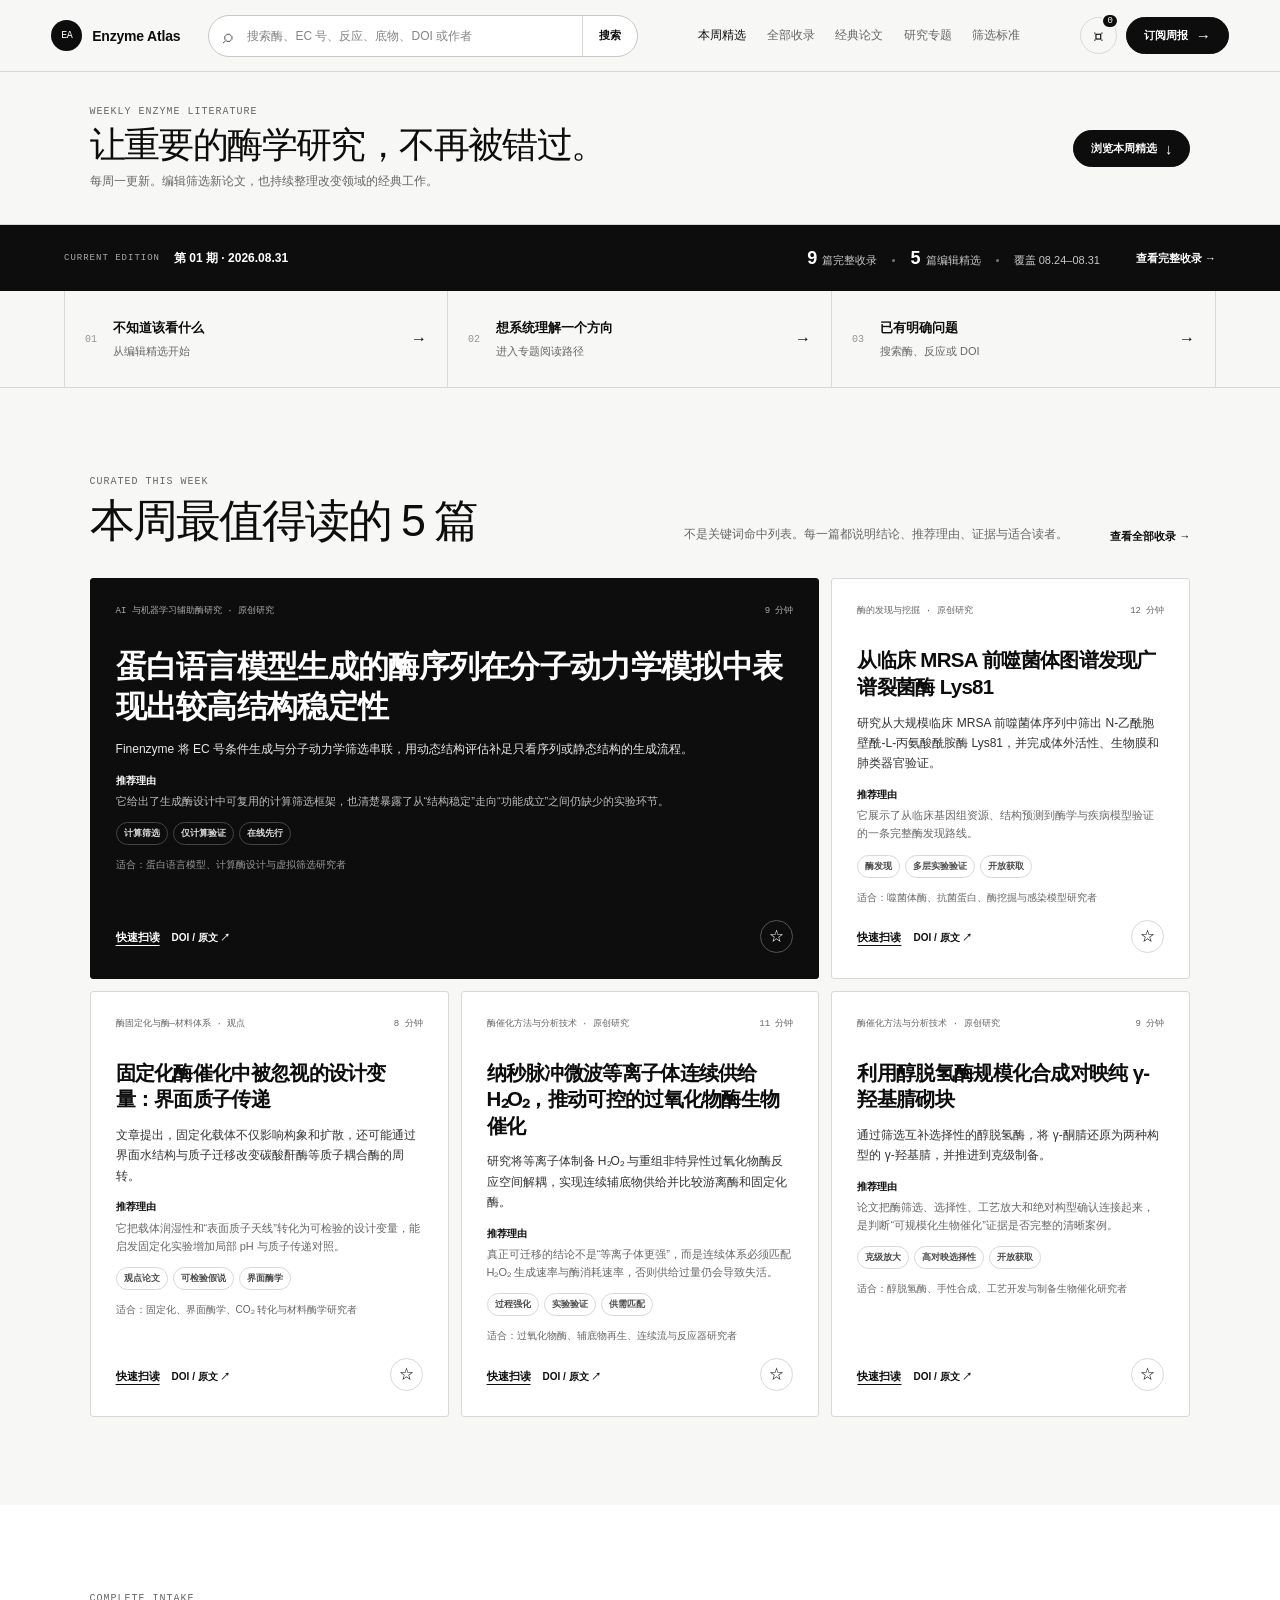
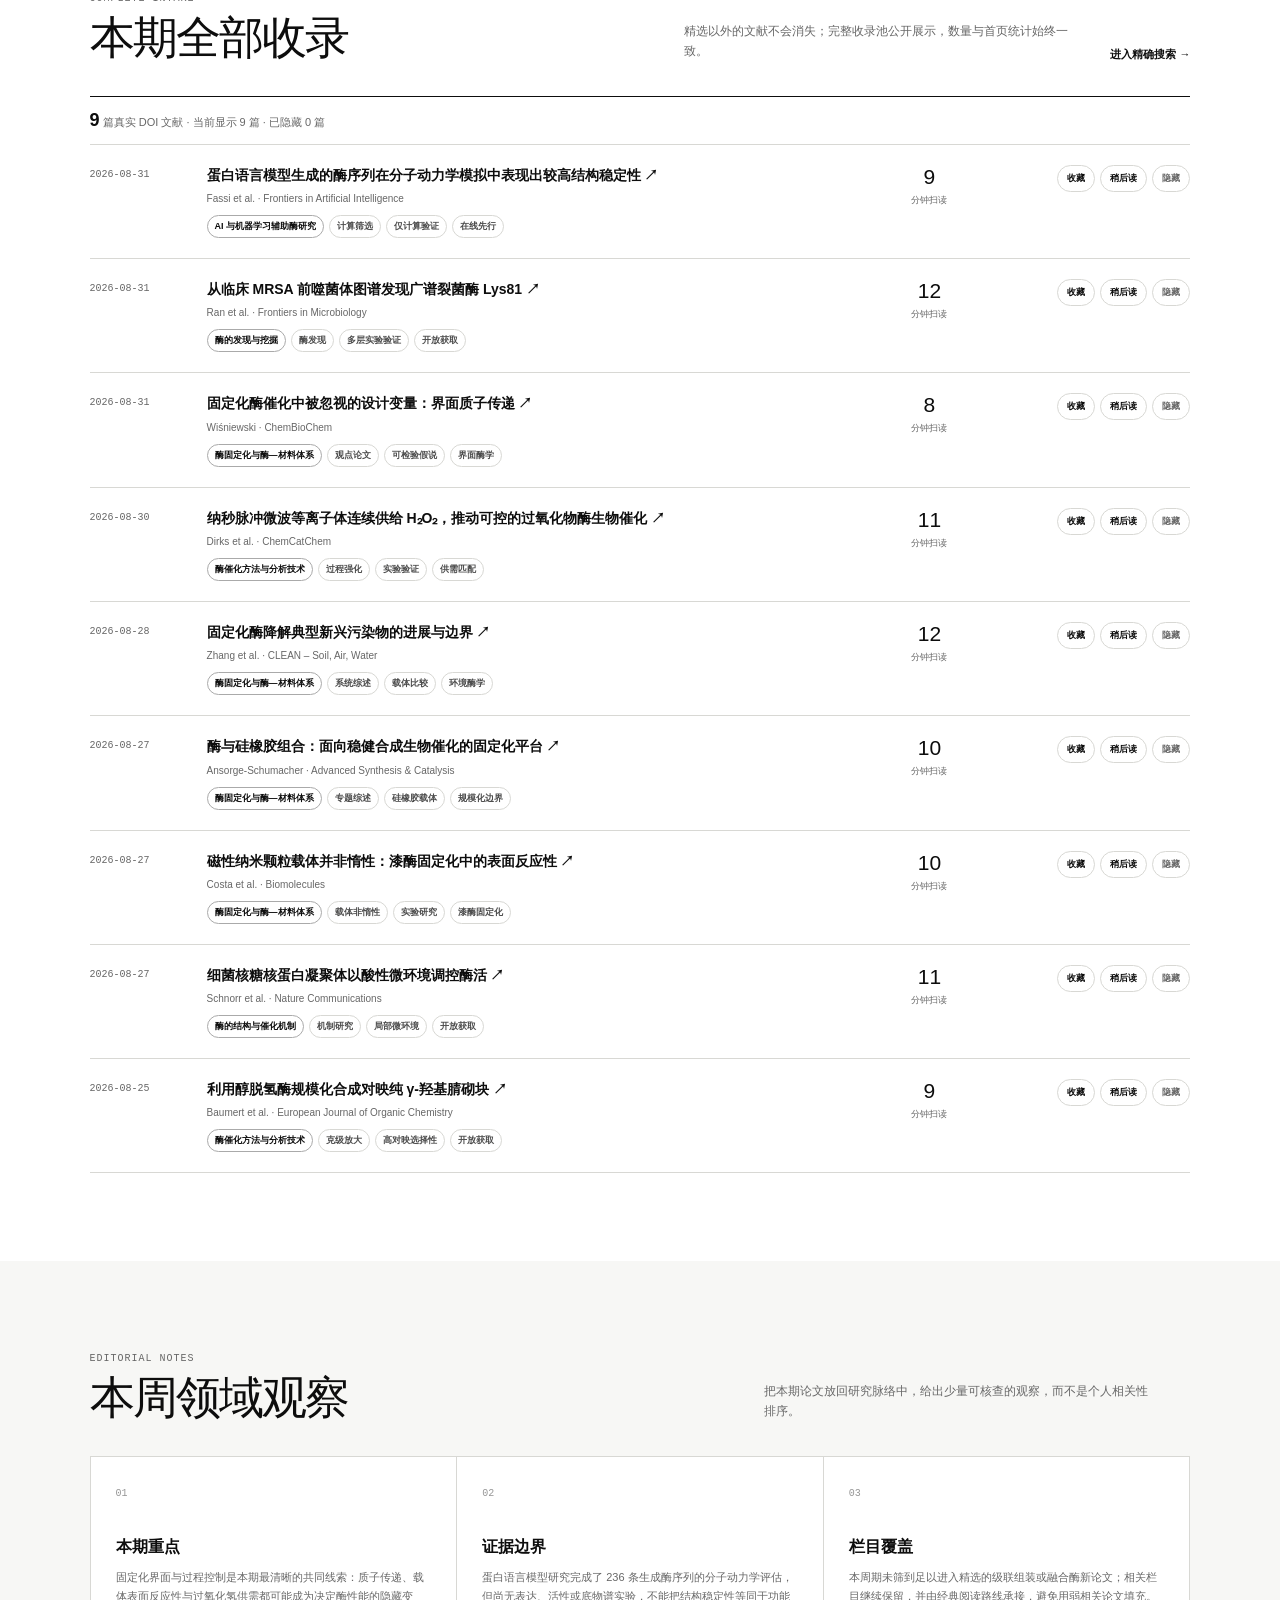
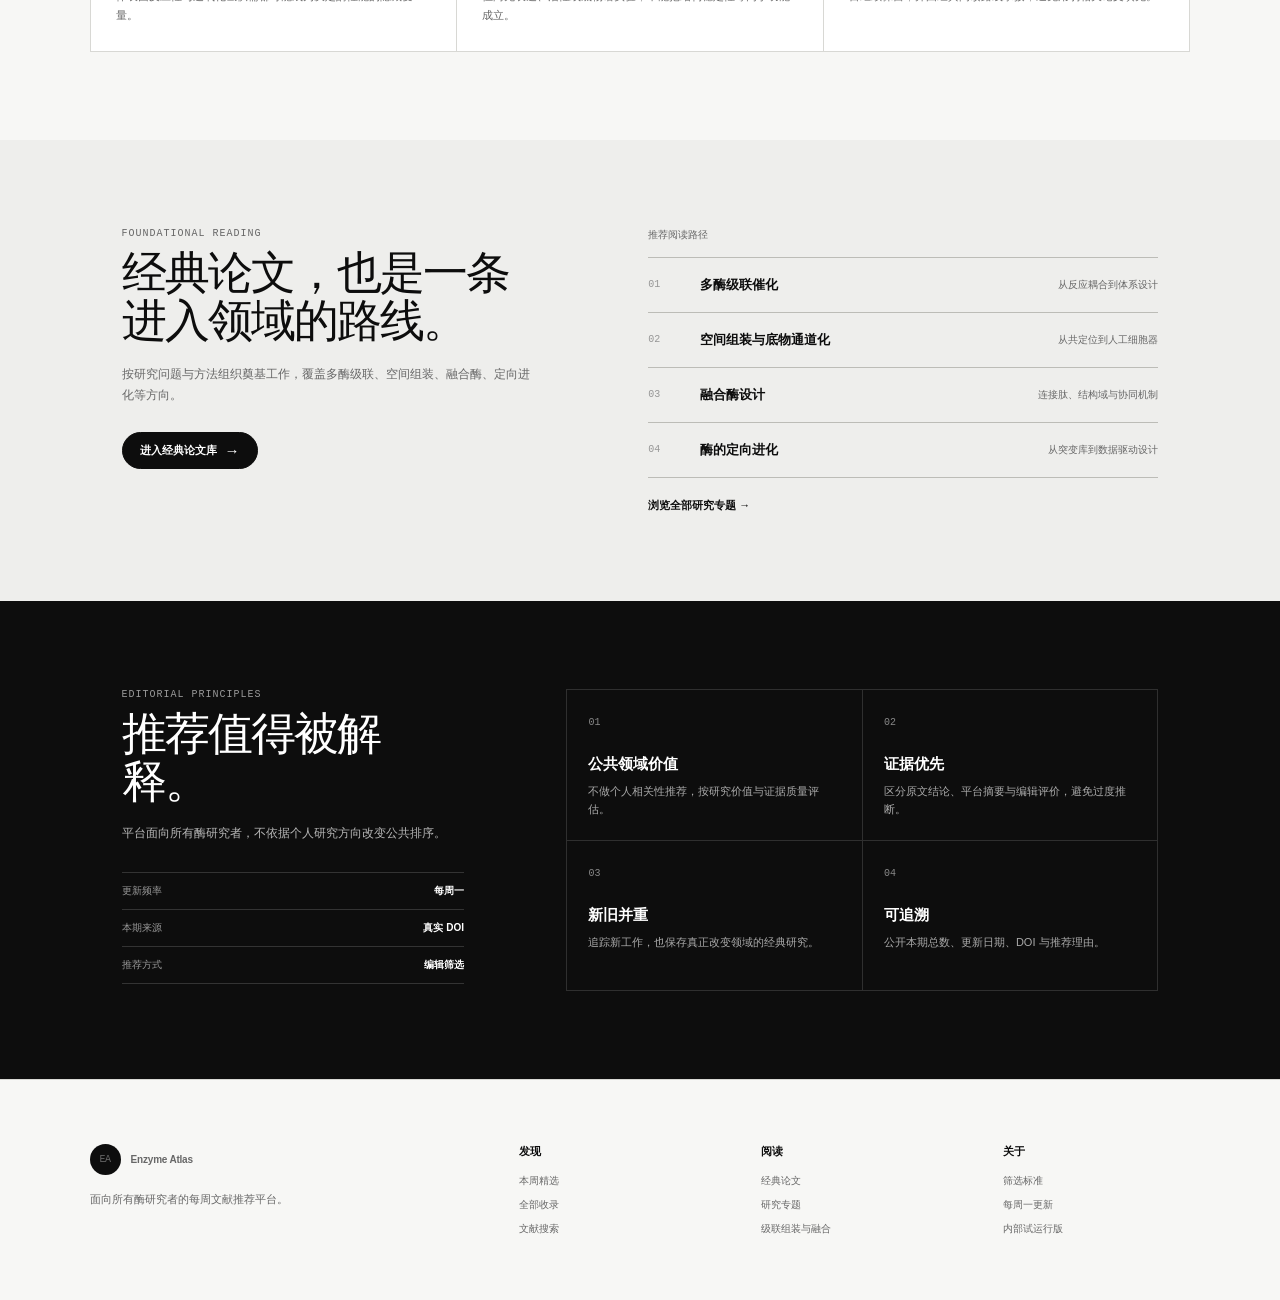
==== index.html @ c0b9d428 "Launch Enzyme Atlas weekly recommendation workflow" ====
<!doctype html>
<html lang="zh-CN">
<head>
  <meta charset="UTF-8" />
  <meta name="viewport" content="width=device-width, initial-scale=1.0" />
  <meta name="description" content="面向所有酶研究者的每周文献推荐、完整收录与经典阅读路径。" />
  <title>Enzyme Atlas | 酶学文献推荐</title>
  <link rel="icon" href="data:,">
  <link rel="stylesheet" href="styles.css" />
</head>
<body>
  <header class="topbar">
    <a class="brand" href="#home" aria-label="Enzyme Atlas 首页"><span class="brand-mark" aria-hidden="true">EA</span><span>Enzyme Atlas</span></a>
    <form class="site-search" id="globalSearch" action="search.html" role="search"><span class="search-icon" aria-hidden="true">⌕</span><input id="globalSearchInput" name="q" type="search" placeholder="搜索酶、EC 号、反应、底物、DOI 或作者" aria-label="全站文献搜索"><button type="submit">搜索</button></form>
    <nav class="main-nav" aria-label="主导航"><a href="#latest" class="active">本周精选</a><a href="#all-papers">全部收录</a><a href="classics.html">经典论文</a><a href="topics.html">研究专题</a><a href="#method">筛选标准</a></nav>
    <div class="header-actions"><button class="icon-button" id="openSaved" title="打开阅读清单" aria-label="打开阅读清单">⌑<span id="savedBadge">0</span></button><button class="subscribe-button" id="subscribeBtn">订阅周报 <span>→</span></button></div>
  </header>

  <main id="home">
    <section class="hero" aria-labelledby="heroTitle">
      <div class="hero-copy"><p class="eyebrow">WEEKLY ENZYME LITERATURE</p><h1 id="heroTitle">让重要的酶学研究，不再被错过。</h1><p class="hero-description">每周一更新。编辑筛选新论文，也持续整理改变领域的经典工作。</p></div>
      <a href="#latest" class="primary-button hero-button">浏览本周精选 <span>↓</span></a>
    </section>

    <section class="edition-bar" aria-label="本期更新信息"><div><span class="edition-kicker">CURRENT EDITION</span><strong id="editionDate">正在载入本期信息</strong></div><p id="editionSummary">正在核对收录与精选数量…</p><a href="#all-papers">查看完整收录 →</a></section>

    <section class="intent-strip" aria-label="三种文献发现方式">
      <a href="#latest"><span>01</span><div><strong>不知道该看什么</strong><small>从编辑精选开始</small></div><b>→</b></a>
      <a href="topics.html"><span>02</span><div><strong>想系统理解一个方向</strong><small>进入专题阅读路径</small></div><b>→</b></a>
      <a href="search.html"><span>03</span><div><strong>已有明确问题</strong><small>搜索酶、反应或 DOI</small></div><b>→</b></a>
    </section>

    <section id="latest" class="section featured-section">
      <div class="section-heading"><div><p class="eyebrow">CURATED THIS WEEK</p><h2 id="featuredTitle">本周最值得读的论文</h2></div><p>不是关键词命中列表。每一篇都说明结论、推荐理由、证据与适合读者。</p><a href="#all-papers" class="arrow-link">查看全部收录 →</a></div>
      <div class="feature-grid" id="featuredGrid"></div>
    </section>

    <section id="all-papers" class="section paper-section">
      <div class="section-heading paper-heading"><div><p class="eyebrow">COMPLETE INTAKE</p><h2>本期全部收录</h2></div><p>精选以外的文献不会消失；完整收录池公开展示，数量与首页统计始终一致。</p><a href="search.html" class="arrow-link">进入精确搜索 →</a></div>
      <p class="result-count" id="resultCount"></p><div class="paper-list" id="paperList"></div>
    </section>

    <section class="section observation-section"><div class="section-heading"><div><p class="eyebrow">EDITORIAL NOTES</p><h2>本周领域观察</h2></div><p>把本期论文放回研究脉络中，给出少量可核查的观察，而不是个人相关性排序。</p></div><div class="observation-grid" id="observationGrid"></div></section>

    <section id="classics" class="section classics-section">
      <div class="classics-intro"><p class="eyebrow">FOUNDATIONAL READING</p><h2>经典论文，也是一条进入领域的路线。</h2><p>按研究问题与方法组织奠基工作，覆盖多酶级联、空间组装、融合酶、定向进化等方向。</p><a class="primary-button dark" href="classics.html">进入经典论文库 <span>→</span></a></div>
      <div class="reading-path"><p>推荐阅读路径</p><ol><li><span>01</span><b>多酶级联催化</b><small>从反应耦合到体系设计</small></li><li><span>02</span><b>空间组装与底物通道化</b><small>从共定位到人工细胞器</small></li><li><span>03</span><b>融合酶设计</b><small>连接肽、结构域与协同机制</small></li><li><span>04</span><b>酶的定向进化</b><small>从突变库到数据驱动设计</small></li></ol><a class="topic-page-link" href="topics.html">浏览全部研究专题 →</a></div>
    </section>

    <section id="method" class="section method-section">
      <div class="method-intro"><p class="eyebrow">EDITORIAL PRINCIPLES</p><h2>推荐值得被解释。</h2><p>平台面向所有酶研究者，不依据个人研究方向改变公共排序。</p><dl class="method-facts"><div><dt>更新频率</dt><dd>每周一</dd></div><div><dt>本期来源</dt><dd>真实 DOI</dd></div><div><dt>推荐方式</dt><dd>编辑筛选</dd></div></dl></div>
      <div class="principles"><article><span>01</span><h3>公共领域价值</h3><p>不做个人相关性推荐，按研究价值与证据质量评估。</p></article><article><span>02</span><h3>证据优先</h3><p>区分原文结论、平台摘要与编辑评价，避免过度推断。</p></article><article><span>03</span><h3>新旧并重</h3><p>追踪新工作，也保存真正改变领域的经典研究。</p></article><article><span>04</span><h3>可追溯</h3><p>公开本期总数、更新日期、DOI 与推荐理由。</p></article></div>
    </section>
  </main>

  <footer class="site-footer">
    <div class="footer-brand"><a class="brand" href="#home"><span class="brand-mark" aria-hidden="true">EA</span><span>Enzyme Atlas</span></a><p>面向所有酶研究者的每周文献推荐平台。</p></div>
    <div><strong>发现</strong><a href="#latest">本周精选</a><a href="#all-papers">全部收录</a><a href="search.html">文献搜索</a></div>
    <div><strong>阅读</strong><a href="classics.html">经典论文</a><a href="topics.html">研究专题</a><a href="search.html?q=酶的级联组装">级联组装与融合</a></div>
    <div><strong>关于</strong><a href="#method">筛选标准</a><span>每周一更新</span><span>内部试运行版</span></div>
  </footer>

  <dialog id="paperDialog"><button class="dialog-close" onclick="paperDialog.close()" aria-label="关闭">×</button><div id="dialogContent"></div></dialog>
  <dialog id="subscribeDialog"><button class="dialog-close" onclick="subscribeDialog.close()" aria-label="关闭">×</button><div class="modal-copy"><p class="eyebrow">WEEKLY BRIEFING</p><h2>订阅酶学文献周报</h2><p>每周一封。订阅专题仅影响你收到的周报，不改变网站的公共推荐排序。</p><label>邮箱地址<input id="emailInput" type="email" placeholder="name@lab.edu"></label><div class="subscription-topics" id="subscriptionTopics"></div><button class="primary-button" id="confirmSubscribe">保存订阅 →</button><p class="form-note" id="subscribeNote"></p></div></dialog>
  <dialog id="savedDialog"><button class="dialog-close" onclick="savedDialog.close()" aria-label="关闭">×</button><div class="modal-copy"><p class="eyebrow">YOUR READING LIST</p><h2>我的阅读清单</h2><div id="savedList"></div></div></dialog>
  <script src="app.js"></script>
</body>
</html>
---- styles.css ----
:root {
  --ink: #0d0d0d;
  --paper: #f7f7f5;
  --surface: #ffffff;
  --surface-soft: #eeeeec;
  --line: #d8d8d4;
  --line-dark: #2f2f2f;
  --muted: #676767;
  --subtle: #969696;
  --green: #0d0d0d;
  --lime: #0d0d0d;
  --orange: #0d0d0d;
  --max-width: 1440px;
}

* { box-sizing: border-box; }
html { scroll-behavior: smooth; }
body {
  margin: 0;
  background: var(--paper);
  color: var(--ink);
  font-family: "Segoe UI", "Microsoft YaHei", Arial, sans-serif;
  -webkit-font-smoothing: antialiased;
}
button, input, select { font: inherit; }
button { cursor: pointer; }
a { color: inherit; }
h1, h2, h3, p { margin-top: 0; }
:focus-visible { outline: 2px solid var(--ink); outline-offset: 3px; }

.topbar {
  min-height: 72px;
  padding: 11px clamp(20px, 4vw, 64px);
  display: grid;
  grid-template-columns: auto minmax(270px, 430px) 1fr auto;
  align-items: center;
  gap: clamp(16px, 2.2vw, 34px);
  border-bottom: 1px solid var(--line);
  background: rgba(247, 247, 245, .96);
  position: sticky;
  top: 0;
  z-index: 20;
  backdrop-filter: blur(14px);
}
.brand {
  display: inline-flex;
  align-items: center;
  gap: 10px;
  color: var(--ink);
  font-size: 14px;
  font-weight: 700;
  letter-spacing: -.2px;
  text-decoration: none;
  white-space: nowrap;
}
.brand-mark {
  width: 31px;
  height: 31px;
  display: grid;
  place-items: center;
  border-radius: 50%;
  background: var(--ink);
  color: #fff;
  font: 500 10px "DM Mono", monospace;
  letter-spacing: -.5px;
}
.site-search {
  height: 42px;
  display: grid;
  grid-template-columns: 36px minmax(0, 1fr) auto;
  align-items: center;
  border: 1px solid #c7c7c3;
  border-radius: 22px;
  background: var(--surface);
  overflow: hidden;
  transition: border-color .18s, box-shadow .18s;
}
.site-search:focus-within { border-color: var(--ink); box-shadow: 0 0 0 1px var(--ink); }
.search-icon, .site-search > span { padding-left: 14px; color: var(--muted); font-size: 19px; line-height: 1; }
.site-search input { width: 100%; min-width: 0; border: 0; outline: 0; background: transparent; color: var(--ink); font-size: 12px; }
.site-search input::placeholder { color: #858585; }
.site-search button { height: 100%; padding: 0 16px; border: 0; border-left: 1px solid var(--line); background: transparent; color: var(--ink); font-size: 11px; font-weight: 700; }
.site-search button:hover { background: var(--ink); color: #fff; }
.main-nav { display: flex; justify-content: center; gap: clamp(13px, 1.6vw, 25px); min-width: 0; }
.main-nav a { color: var(--muted); font-size: 12px; text-decoration: none; white-space: nowrap; }
.main-nav a.active, .main-nav a:hover { color: var(--ink); }
.header-actions { display: flex; align-items: center; gap: 9px; }
.icon-button { width: 37px; height: 37px; position: relative; border: 1px solid var(--line); border-radius: 50%; background: transparent; color: var(--ink); font-size: 19px; }
.icon-button:hover { border-color: var(--ink); }
.icon-button span { min-width: 16px; padding: 1px 4px; position: absolute; right: -3px; top: -5px; border: 2px solid var(--paper); border-radius: 10px; background: var(--ink); color: #fff; font: 9px "DM Mono", monospace; }
.subscribe-button, .primary-button { display: inline-flex; align-items: center; justify-content: center; gap: 8px; border: 1px solid var(--ink); border-radius: 22px; background: var(--ink); color: #fff; padding: 10px 17px; font-size: 11px; font-weight: 700; text-decoration: none; transition: opacity .18s, transform .18s; }
.subscribe-button:hover, .primary-button:hover { opacity: .8; }
.subscribe-button span, .primary-button span { font-size: 15px; line-height: 1; }
.primary-button.dark { background: var(--ink); color: #fff; }

.hero {
  height: 153px;
  min-height: 0;
  padding: 22px clamp(22px, 7vw, 112px);
  display: flex;
  align-items: center;
  justify-content: space-between;
  gap: 40px;
  border-bottom: 1px solid var(--line);
  background: var(--paper);
  overflow: hidden;
}
.hero-copy { min-width: 0; }
.eyebrow { margin: 0 0 9px; color: var(--muted); font: 500 10px "DM Mono", monospace; letter-spacing: 1px; text-transform: uppercase; }
.hero h1 { margin: 0 0 7px; font-size: clamp(25px, 2.8vw, 40px); line-height: 1.08; letter-spacing: -1.6px; font-weight: 500; white-space: nowrap; }
.hero-description { margin: 0; color: var(--muted); font-size: 12px; line-height: 1.5; }
.hero-button { flex: 0 0 auto; }

.edition-bar {
  min-height: 66px;
  padding: 13px clamp(22px, 5vw, 76px);
  display: grid;
  grid-template-columns: 1fr auto auto;
  align-items: center;
  gap: 36px;
  background: var(--ink);
  color: #fff;
}
.edition-bar > div { display: flex; align-items: center; gap: 14px; }
.edition-kicker { color: #a9a9a9; font: 9px "DM Mono", monospace; letter-spacing: 1px; }
.edition-bar strong { font-size: 12px; }
.edition-bar p { margin: 0; color: #c7c7c7; font-size: 11px; }
.edition-bar p strong { color: #fff; font-size: 18px; margin-right: 2px; }
.edition-bar p i { display: inline-block; width: 3px; height: 3px; margin: 0 12px 2px; border-radius: 50%; background: #777; }
.edition-bar a { color: #fff; font-size: 11px; font-weight: 700; text-decoration: none; }

.intent-strip {
  max-width: var(--max-width);
  margin: 0 auto;
  padding: 0 clamp(22px, 5vw, 76px);
  display: grid;
  grid-template-columns: repeat(3, 1fr);
  border-bottom: 1px solid var(--line);
}
.intent-strip > a { min-height: 96px; padding: 22px 20px; display: grid; grid-template-columns: auto 1fr auto; align-items: center; gap: 16px; border-right: 1px solid var(--line); text-decoration: none; }
.intent-strip > a:first-child { border-left: 1px solid var(--line); }
.intent-strip > a:hover { background: var(--surface); }
.intent-strip > a > span { color: var(--subtle); font: 10px "DM Mono", monospace; }
.intent-strip strong { display: block; margin-bottom: 4px; font-size: 13px; }
.intent-strip small { color: var(--muted); font-size: 11px; }
.intent-strip b { font-weight: 400; }

.section { max-width: var(--max-width); margin: 0 auto; padding: 88px clamp(22px, 7vw, 112px); }
.section-heading { margin-bottom: 34px; display: grid; grid-template-columns: minmax(300px, 1fr) minmax(230px, 390px) auto; align-items: end; gap: 36px; }
.section-heading h2, .classics-intro h2, .method-section h2 { margin: 0; font-size: clamp(32px, 3.5vw, 49px); line-height: 1.08; letter-spacing: -2px; font-weight: 500; }
.section-heading > p { max-width: 390px; margin: 0; color: var(--muted); font-size: 12px; line-height: 1.7; }
.arrow-link, .topic-page-link { color: var(--ink); font-size: 11px; font-weight: 700; text-decoration: none; white-space: nowrap; }
.arrow-link:hover, .topic-page-link:hover { text-decoration: underline; text-underline-offset: 5px; }

.feature-grid { display: grid; grid-template-columns: repeat(3, minmax(0, 1fr)); gap: 12px; }
.feature-card { min-height: 355px; padding: 25px; display: flex; flex-direction: column; border: 1px solid var(--line); border-radius: 3px; background: var(--surface); transition: transform .18s, box-shadow .18s; }
.feature-card:first-child { grid-column: span 2; background: var(--ink); color: #fff; border-color: var(--ink); }
.feature-card:hover { transform: translateY(-2px); box-shadow: 0 12px 28px rgba(0,0,0,.07); }
.card-meta { display: flex; justify-content: space-between; gap: 16px; color: var(--muted); font: 9px "DM Mono", monospace; }
.feature-card:first-child .card-meta { color: #aaa; }
.feature-card h3 { max-width: 720px; margin: 30px 0 12px; font-size: clamp(19px, 1.6vw, 25px); line-height: 1.3; letter-spacing: -.7px; font-weight: 600; }
.feature-card:first-child h3 { font-size: clamp(24px, 2.4vw, 36px); }
.card-summary { max-width: 730px; margin: 0 0 13px; color: #333; font-size: 12px; line-height: 1.7; }
.feature-card:first-child .card-summary { color: #e8e8e8; }
.card-why { max-width: 730px; margin: 0; color: var(--muted); font-size: 11px; line-height: 1.65; }
.card-why b { display: block; margin-bottom: 3px; color: var(--ink); font-size: 10px; }
.feature-card:first-child .card-why { color: #bdbdbd; }
.feature-card:first-child .card-why b { color: #fff; }
.card-labels, .row-labels { display: flex; flex-wrap: wrap; gap: 5px; margin: 12px 0; }
.recommend-label, .topic-label { padding: 4px 7px; border: 1px solid var(--line); border-radius: 12px; background: transparent; color: #4d4d4d; font-size: 9px; font-weight: 600; }
.feature-card:first-child .recommend-label { border-color: #444; color: #d8d8d8; }
.card-audience { margin: 0 0 15px; color: var(--muted); font-size: 10px; line-height: 1.5; }
.feature-card:first-child .card-audience { color: #999; }
.card-actions { margin-top: auto; display: flex; justify-content: space-between; align-items: center; gap: 16px; }
.read-link { padding: 0; border: 0; background: transparent; color: inherit; font-size: 11px; font-weight: 700; text-decoration: underline; text-underline-offset: 4px; }
.source-link { margin-left: 12px; color: inherit; font-size: 10px; font-weight: 600; text-decoration: none; }
.source-link:hover { text-decoration: underline; text-underline-offset: 4px; }
.save-btn { width: 33px; height: 33px; flex: 0 0 auto; border: 1px solid var(--line); border-radius: 50%; background: transparent; color: inherit; font-size: 15px; }
.feature-card:first-child .save-btn { border-color: #555; }
.save-btn.saved { background: var(--ink); color: #fff; border-color: var(--ink); }
.feature-card:first-child .save-btn.saved { background: #fff; color: var(--ink); border-color: #fff; }

.paper-section { max-width: none; background: var(--surface); }
.paper-section > * { max-width: calc(var(--max-width) - 224px); margin-left: auto; margin-right: auto; }
.result-count { padding: 13px 0; margin-bottom: 0; border-top: 1px solid var(--ink); color: var(--muted); font-size: 11px; }
.result-count strong { color: var(--ink); font-size: 18px; }
.paper-row { padding: 20px 0; display: grid; grid-template-columns: 96px minmax(0, 1fr) 70px 205px; align-items: start; gap: 21px; border-top: 1px solid var(--line); }
.paper-row:last-child { border-bottom: 1px solid var(--line); }
.paper-date { color: var(--muted); font: 10px "DM Mono", monospace; padding-top: 4px; }
.paper-title { display: inline-block; margin-bottom: 6px; color: var(--ink); font-size: 14px; font-weight: 650; line-height: 1.45; text-decoration: none; }
.paper-title:hover { text-decoration: underline; text-underline-offset: 4px; }
.paper-sub { color: var(--muted); font-size: 10px; line-height: 1.5; }
.row-labels { margin: 9px 0 0; }
.topic-label { border-color: #aaa; color: var(--ink); }
.paper-score { text-align: center; }
.paper-score b { display: block; font-size: 21px; font-weight: 500; }
.paper-score span { color: var(--muted); font-size: 9px; }
.read-state { display: flex; justify-content: flex-end; flex-wrap: wrap; gap: 5px; }
.action-button, .muted-button { padding: 6px 9px; border: 1px solid var(--line); border-radius: 14px; background: transparent; color: var(--ink); font-size: 9px; font-weight: 650; }
.action-button:hover, .action-button.active { border-color: var(--ink); background: var(--ink); color: #fff; }
.muted-button { color: var(--muted); }
.empty-state { padding: 30px 0; color: var(--muted); font-size: 12px; }

.observation-section { padding-top: 92px; }
.observation-grid { display: grid; grid-template-columns: repeat(3, 1fr); border-top: 1px solid var(--line); border-left: 1px solid var(--line); }
.observation-grid article { min-height: 186px; padding: 25px; border-right: 1px solid var(--line); border-bottom: 1px solid var(--line); background: var(--surface); }
.observation-grid span { color: var(--subtle); font: 10px "DM Mono", monospace; }
.observation-grid h3 { margin: 37px 0 10px; font-size: 16px; }
.observation-grid p { margin: 0; color: var(--muted); font-size: 11px; line-height: 1.75; }

.classics-section { max-width: none; display: grid; grid-template-columns: .9fr 1.1fr; gap: clamp(50px, 9vw, 140px); background: var(--surface-soft); }
.classics-section > *:first-child { margin-left: max(0px, calc((100vw - var(--max-width)) / 2 + 112px)); }
.classics-section > *:last-child { margin-right: max(0px, calc((100vw - var(--max-width)) / 2 + 112px)); }
.classics-intro p:not(.eyebrow) { max-width: 520px; margin: 20px 0 26px; color: var(--muted); font-size: 12px; line-height: 1.75; }
.reading-path > p { margin: 0 0 15px; color: var(--muted); font: 10px "DM Mono", monospace; text-transform: uppercase; }
.reading-path ol { margin: 0; padding: 0; list-style: none; border-top: 1px solid #bcbcb7; }
.reading-path li { padding: 18px 0; display: grid; grid-template-columns: 42px 1fr auto; align-items: center; gap: 10px; border-bottom: 1px solid #bcbcb7; }
.reading-path li span { color: var(--subtle); font: 10px "DM Mono", monospace; }
.reading-path li b { font-size: 13px; }
.reading-path li small { color: var(--muted); font-size: 10px; }
.topic-page-link { display: inline-block; margin-top: 20px; }

.method-section { display: grid; grid-template-columns: .75fr 1.25fr; gap: clamp(50px, 8vw, 120px); background: var(--ink); color: #fff; max-width: none; }
.method-section > *:first-child { margin-left: max(0px, calc((100vw - var(--max-width)) / 2 + 112px)); }
.method-section > *:last-child { margin-right: max(0px, calc((100vw - var(--max-width)) / 2 + 112px)); }
.method-section .eyebrow { color: #999; }
.method-intro > p:not(.eyebrow) { margin: 18px 0 28px; color: #b8b8b8; font-size: 12px; line-height: 1.7; }
.method-facts { margin: 0; border-top: 1px solid #333; }
.method-facts div { padding: 11px 0; display: flex; justify-content: space-between; border-bottom: 1px solid #333; }
.method-facts dt { color: #999; font-size: 10px; }
.method-facts dd { margin: 0; color: #fff; font-size: 10px; font-weight: 700; }
.principles { display: grid; grid-template-columns: 1fr 1fr; border-top: 1px solid var(--line-dark); border-left: 1px solid var(--line-dark); }
.principles article { min-height: 150px; padding: 21px; border-right: 1px solid var(--line-dark); border-bottom: 1px solid var(--line-dark); }
.principles span { color: #888; font: 10px "DM Mono", monospace; }
.principles h3 { margin: 26px 0 8px; font-size: 15px; }
.principles p { margin: 0; color: #aaa; font-size: 11px; line-height: 1.7; }

.site-footer { padding: 64px clamp(22px, 7vw, 112px); display: grid; grid-template-columns: 2fr repeat(3, 1fr); gap: 55px; border-top: 1px solid var(--line); background: var(--paper); }
.site-footer .footer-brand p { max-width: 280px; margin: 16px 0 0; color: var(--muted); font-size: 11px; line-height: 1.6; }
.site-footer > div:not(.footer-brand) { display: flex; flex-direction: column; align-items: flex-start; gap: 10px; }
.site-footer strong { margin-bottom: 5px; font-size: 11px; }
.site-footer a, .site-footer span { color: var(--muted); font-size: 10px; text-decoration: none; }
.site-footer a:hover { color: var(--ink); text-decoration: underline; text-underline-offset: 4px; }

dialog { width: min(760px, calc(100vw - 30px)); max-height: calc(100vh - 40px); padding: 0; border: 1px solid var(--line); border-radius: 7px; box-shadow: 0 30px 80px rgba(0,0,0,.25); background: var(--surface); color: var(--ink); }
dialog::backdrop { background: rgba(0,0,0,.7); }
.dialog-close { position: absolute; right: 14px; top: 10px; z-index: 2; border: 0; background: transparent; color: var(--ink); font-size: 26px; }
.modal-copy { padding: 42px; }
.modal-copy h2 { margin-bottom: 12px; font-size: 30px; line-height: 1.2; letter-spacing: -1px; }
.modal-copy > p:not(.eyebrow) { color: var(--muted); font-size: 12px; line-height: 1.7; }
.modal-copy label { display: block; margin: 22px 0 12px; font-size: 11px; font-weight: 700; }
.modal-copy input { width: 100%; display: block; margin-top: 8px; padding: 12px; border: 1px solid var(--line); border-radius: 4px; }
.detail-meta { margin: 17px 0; color: var(--muted); font: 10px/1.65 "DM Mono", monospace; }
.quick-grid { display: grid; grid-template-columns: 1fr 1fr; margin: 20px 0; border-top: 1px solid var(--line); border-left: 1px solid var(--line); }
.quick-grid > div { padding: 16px; border-right: 1px solid var(--line); border-bottom: 1px solid var(--line); }
.quick-grid h3 { margin: 0 0 7px; font-size: 11px; }
.quick-grid p { margin: 0; color: var(--muted); font-size: 11px; line-height: 1.7; }
.verification-note { margin: -2px 0 20px; padding: 12px 14px; border-left: 2px solid var(--ink); background: var(--surface-soft); color: var(--muted); font-size: 10px; line-height: 1.65; }
.verification-note b { display: block; margin-bottom: 3px; color: var(--ink); }
.detail-actions { display: flex; align-items: center; flex-wrap: wrap; gap: 7px; }
.subscription-topics { display: grid; grid-template-columns: 1fr 1fr; gap: 7px; margin: 15px 0 20px; }
.topic-check { margin: 0 !important; padding: 9px; border: 1px solid var(--line); border-radius: 3px; font-size: 10px !important; font-weight: 500 !important; }
.form-note { margin-top: 13px !important; color: var(--ink) !important; font-weight: 700; }
.export-button { margin-bottom: 18px; padding: 9px 12px; border: 1px solid var(--ink); border-radius: 18px; background: var(--ink); color: #fff; font-size: 10px; font-weight: 700; }
.reading-section { padding: 14px 0; border-top: 1px solid var(--line); }
.reading-section h3 { margin: 0 0 8px; font-size: 12px; }
.reading-section h3 small, .reading-section > p { color: var(--muted); }
.saved-item { padding: 13px 0; display: flex; justify-content: space-between; gap: 15px; border-top: 1px solid var(--line); font-size: 11px; }
.saved-item small { display: block; margin-top: 4px; color: var(--muted); font-size: 9px; }
.saved-item a { margin-right: 7px; font-size: 10px; font-weight: 700; text-decoration: none; }
.saved-item button { border: 0; background: transparent; color: var(--muted); font-size: 10px; }

/* Shared subpage design */
.subpage-main { min-height: calc(100vh - 72px); }
.subpage-hero { padding: 70px clamp(22px, 7vw, 112px) 52px; border-bottom: 1px solid var(--line); }
.subpage-hero > div { max-width: 850px; }
.subpage-hero h1 { margin: 0 0 18px; font-size: clamp(42px, 6vw, 72px); line-height: 1; letter-spacing: -3px; font-weight: 500; }
.subpage-hero p:not(.eyebrow) { max-width: 700px; margin: 0; color: var(--muted); font-size: 13px; line-height: 1.8; }
.subpage-content { padding: 54px clamp(22px, 7vw, 112px) 90px; }
.purpose-note { max-width: 760px; margin: 0 0 28px; padding: 15px 17px; border-left: 2px solid var(--ink); background: var(--surface-soft); color: var(--muted); font-size: 11px; line-height: 1.7; }

.search-page .search-workspace { max-width: 980px; }
.search-page .site-search { width: 100%; max-width: 760px; height: 52px; margin-bottom: 18px; border-radius: 27px; }
.search-page .site-search button { padding: 0 23px; }
.search-note { margin-bottom: 25px; color: var(--muted); font-size: 11px; }
.search-row { padding: 22px 0; display: grid; grid-template-columns: 110px minmax(0, 1fr) 150px; gap: 20px; border-top: 1px solid var(--line); }
.search-row:last-child { border-bottom: 1px solid var(--line); }
.search-row small { color: var(--muted); font: 10px "DM Mono", monospace; }
.search-row h2 { margin: 0 0 6px; font-size: 16px; line-height: 1.4; }
.search-row h2 a { text-decoration: none; }
.search-row h2 a:hover { text-decoration: underline; text-underline-offset: 4px; }
.search-row p { margin: 0; color: var(--muted); font-size: 10px; line-height: 1.6; }
.search-row > span { color: var(--muted); font-size: 10px; font-weight: 700; text-align: right; }

.classic-rule { display: flex; flex-wrap: wrap; gap: 7px; margin-top: 26px; }
.classic-rule span { padding: 6px 9px; border: 1px solid var(--line); border-radius: 14px; color: var(--muted); font-size: 9px; font-weight: 700; }
.classic-source-stats { display: grid; grid-template-columns: repeat(5, 1fr); margin: 24px 0 30px; border: 1px solid var(--line); border-right: 0; }
.classic-source-stat { min-height: 88px; padding: 18px; display: flex; flex-direction: column; justify-content: space-between; border-right: 1px solid var(--line); background: var(--surface); }
.classic-source-stat strong { font-size: 26px; line-height: 1; letter-spacing: -1.5px; }
.classic-source-stat span { color: var(--muted); font: 9px "DM Mono", monospace; }
.classic-toolbar { margin-bottom: 18px; display: flex; align-items: flex-end; justify-content: space-between; gap: 24px; }
.toolbar-label { display: block; margin-bottom: 7px; color: var(--ink); font-size: 10px; font-weight: 750; }
.classic-count { margin: 0; color: var(--muted); font-size: 11px; }
.classic-count strong { color: var(--ink); font-size: 18px; }
.classic-filters { display: flex; flex-wrap: wrap; justify-content: flex-end; gap: 6px; }
.classic-filter { min-height: 34px; padding: 7px 11px; border: 1px solid var(--line); border-radius: 2px; background: transparent; color: var(--muted); font-size: 9px; font-weight: 700; cursor: pointer; }
.classic-filter:hover { border-color: var(--ink); color: var(--ink); }
.classic-filter.active { border-color: var(--ink); background: var(--ink); color: #fff; }
.classic-grid { display: grid; grid-template-columns: repeat(3, 1fr); gap: 12px; }
.classic-card { min-height: 315px; padding: 24px; display: flex; flex-direction: column; border: 1px solid var(--line); border-radius: 3px; background: var(--surface); }
.classic-card:nth-child(6n+1) { background: var(--ink); color: #fff; border-color: var(--ink); }
.classic-meta { display: flex; justify-content: space-between; color: var(--muted); font: 9px "DM Mono", monospace; }
.classic-card:nth-child(6n+1) .classic-meta, .classic-card:nth-child(6n+1) .classic-note { color: #aaa; }
.classic-badges { display: flex; flex-wrap: wrap; gap: 6px; margin-top: 14px; }
.classic-badges span { padding: 4px 6px; border: 1px solid var(--line); border-radius: 2px; color: var(--muted); font: 8px "DM Mono", monospace; }
.classic-card:nth-child(6n+1) .classic-badges span { border-color: #444; color: #bbb; }
.classic-badges .source-badge { border-color: #9b1c31; color: #9b1c31; }
.classic-card h2 { margin: 22px 0 12px; font-size: 18px; line-height: 1.4; letter-spacing: -.4px; }
.classic-note { margin: 0; color: var(--muted); font-size: 11px; line-height: 1.7; }
.classic-bottom { margin-top: auto; padding-top: 14px; border-top: 1px solid var(--line); }
.classic-card:nth-child(6n+1) .classic-bottom { border-color: #444; }
.classic-citation { color: var(--muted); font-size: 10px; line-height: 1.6; }
.classic-card:nth-child(6n+1) .classic-citation { color: #aaa; }
.classic-bottom a { display: inline-block; margin-top: 12px; font-size: 10px; font-weight: 700; text-decoration: underline; text-underline-offset: 4px; }

.topics-browser { display: grid; grid-template-columns: repeat(3, 1fr); border-top: 1px solid var(--line); border-left: 1px solid var(--line); }
.topics-browser a { min-height: 166px; padding: 23px; display: flex; flex-direction: column; justify-content: space-between; border-right: 1px solid var(--line); border-bottom: 1px solid var(--line); background: var(--surface); color: var(--ink); text-decoration: none; }
.topics-browser a:hover { background: var(--ink); color: #fff; }
.topics-browser small { color: var(--subtle); font: 10px "DM Mono", monospace; }
.topics-browser h2 { max-width: 280px; margin: 33px 0 0; font-size: 16px; line-height: 1.4; letter-spacing: -.3px; }

@media (max-width: 1240px) {
  .topbar { grid-template-columns: auto minmax(260px, 1fr) auto; }
  .main-nav { grid-column: 1 / -1; grid-row: 2; justify-content: flex-start; padding-top: 2px; }
  .section, .subpage-content { padding-left: 54px; padding-right: 54px; }
  .classics-section > *:first-child, .method-section > *:first-child { margin-left: 0; }
  .classics-section > *:last-child, .method-section > *:last-child { margin-right: 0; }
  .paper-section > * { max-width: none; }
}

@media (max-width: 900px) {
  .section-heading { grid-template-columns: 1fr auto; }
  .section-heading > p { grid-column: 1 / -1; grid-row: 2; }
  .feature-grid { grid-template-columns: 1fr 1fr; }
  .feature-card:first-child { grid-column: span 2; }
  .paper-row { grid-template-columns: 82px 1fr 65px; }
  .read-state { grid-column: 2 / 4; justify-content: flex-start; }
  .classics-section, .method-section { grid-template-columns: 1fr; gap: 48px; }
  .classic-grid { grid-template-columns: 1fr 1fr; }
  .classic-source-stats { grid-template-columns: repeat(3, 1fr); border-bottom: 0; }
  .classic-source-stat { border-bottom: 1px solid var(--line); }
  .classic-toolbar { align-items: flex-start; flex-direction: column; }
  .classic-filters { justify-content: flex-start; }
}

@media (max-width: 760px) {
  .topbar { padding: 10px 18px; grid-template-columns: 1fr auto; gap: 9px 14px; }
  .site-search { grid-column: 1 / -1; grid-row: 2; }
  .main-nav { grid-row: 3; overflow-x: auto; padding-bottom: 3px; scrollbar-width: none; }
  .header-actions { grid-column: 2; grid-row: 1; }
  .subscribe-button { padding: 9px 12px; }
  .hero { height: auto; min-height: 173px; padding: 23px 20px; align-items: flex-start; flex-direction: column; justify-content: center; gap: 14px; }
  .hero h1 { font-size: 27px; white-space: normal; }
  .hero-description { font-size: 11px; }
  .hero-button { padding: 8px 13px; }
  .edition-bar { grid-template-columns: 1fr auto; gap: 10px; }
  .edition-bar p { grid-column: 1 / -1; grid-row: 2; }
  .edition-bar > div { align-items: flex-start; flex-direction: column; gap: 4px; }
  .intent-strip { grid-template-columns: 1fr; padding: 0 20px; }
  .intent-strip > a { min-height: 78px; border-left: 1px solid var(--line); }
  .section, .subpage-content { padding: 65px 20px; }
  .section-heading { display: flex; align-items: flex-start; flex-direction: column; gap: 15px; }
  .section-heading h2, .classics-intro h2, .method-section h2 { font-size: 35px; }
  .feature-grid { grid-template-columns: 1fr; }
  .feature-card:first-child { grid-column: auto; }
  .feature-card, .feature-card:first-child { min-height: 340px; }
  .feature-card:first-child h3 { font-size: 23px; }
  .paper-row { grid-template-columns: 1fr auto; gap: 12px; }
  .paper-date { grid-column: 1 / -1; }
  .paper-score { grid-column: 2; grid-row: 2; }
  .read-state { grid-column: 1 / -1; }
  .observation-grid, .quick-grid, .subscription-topics { grid-template-columns: 1fr; }
  .classics-section, .method-section { padding-left: 20px; padding-right: 20px; }
  .reading-path li { grid-template-columns: 34px 1fr; }
  .reading-path li small { grid-column: 2; }
  .principles { grid-template-columns: 1fr; }
  .site-footer { padding: 50px 20px; grid-template-columns: 1fr 1fr; gap: 36px 24px; }
  .footer-brand { grid-column: 1 / -1; }
  .modal-copy { padding: 36px 22px; }
  .subpage-hero { padding: 52px 20px 40px; }
  .subpage-hero h1 { font-size: 44px; letter-spacing: -2px; }
  .classic-grid, .topics-browser { grid-template-columns: 1fr; }
  .classic-source-stats { grid-template-columns: 1fr 1fr; }
  .search-row { grid-template-columns: 78px 1fr; }
  .search-row > span { grid-column: 2; text-align: left; }
}

@media (prefers-reduced-motion: reduce) {
  html { scroll-behavior: auto; }
  *, *::before, *::after { transition: none !important; }
}
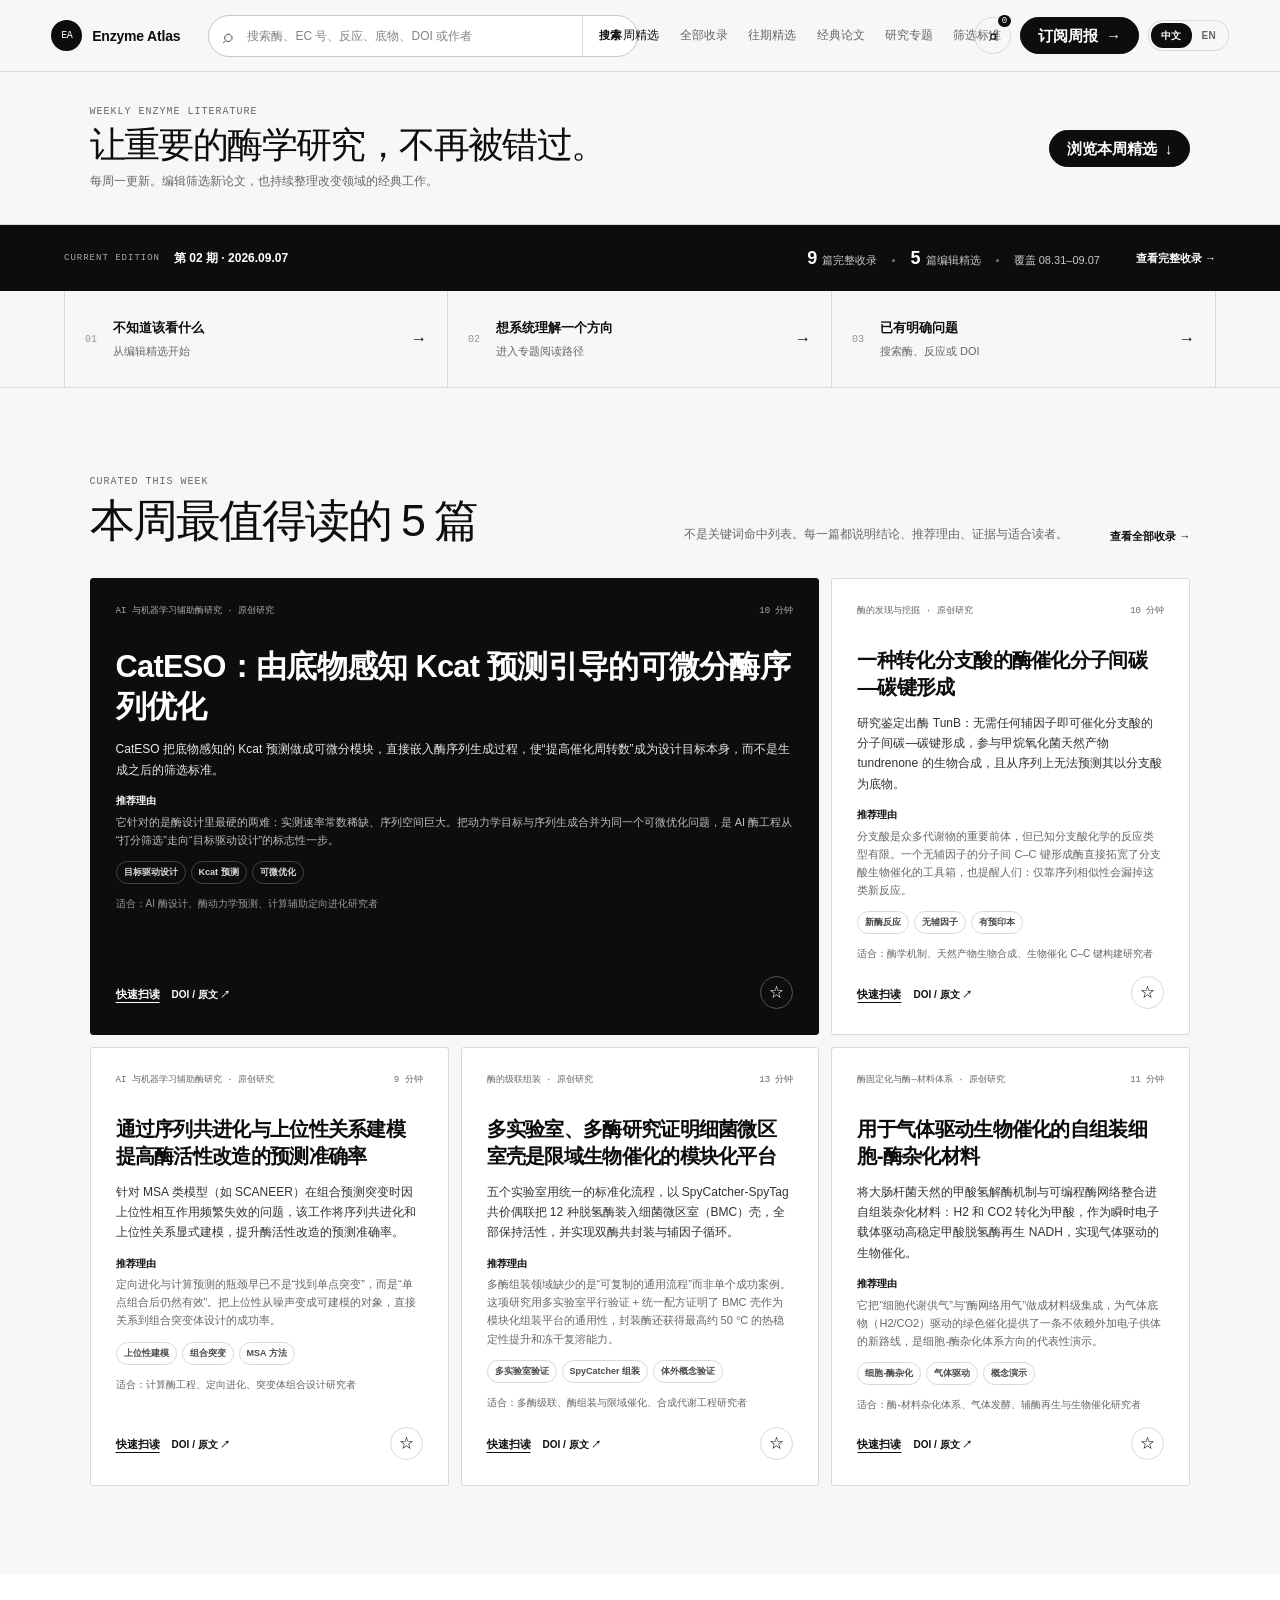
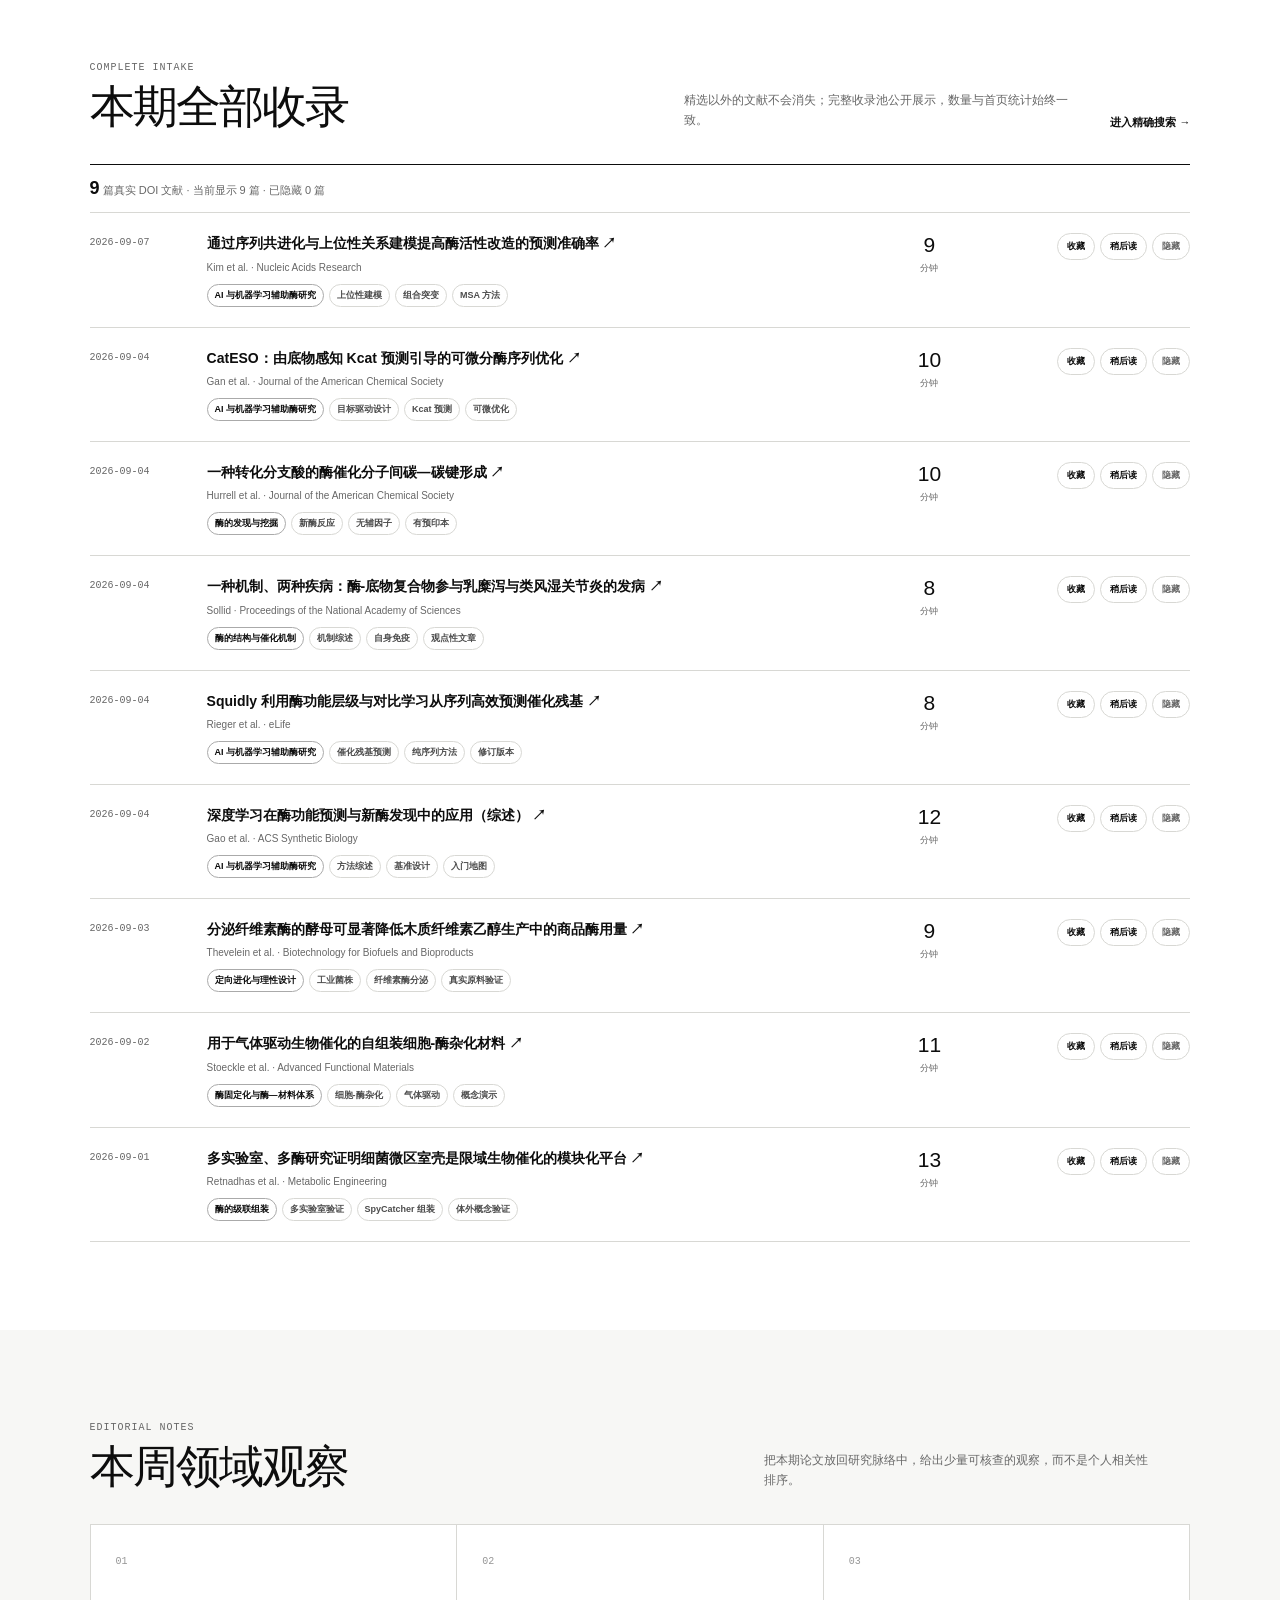
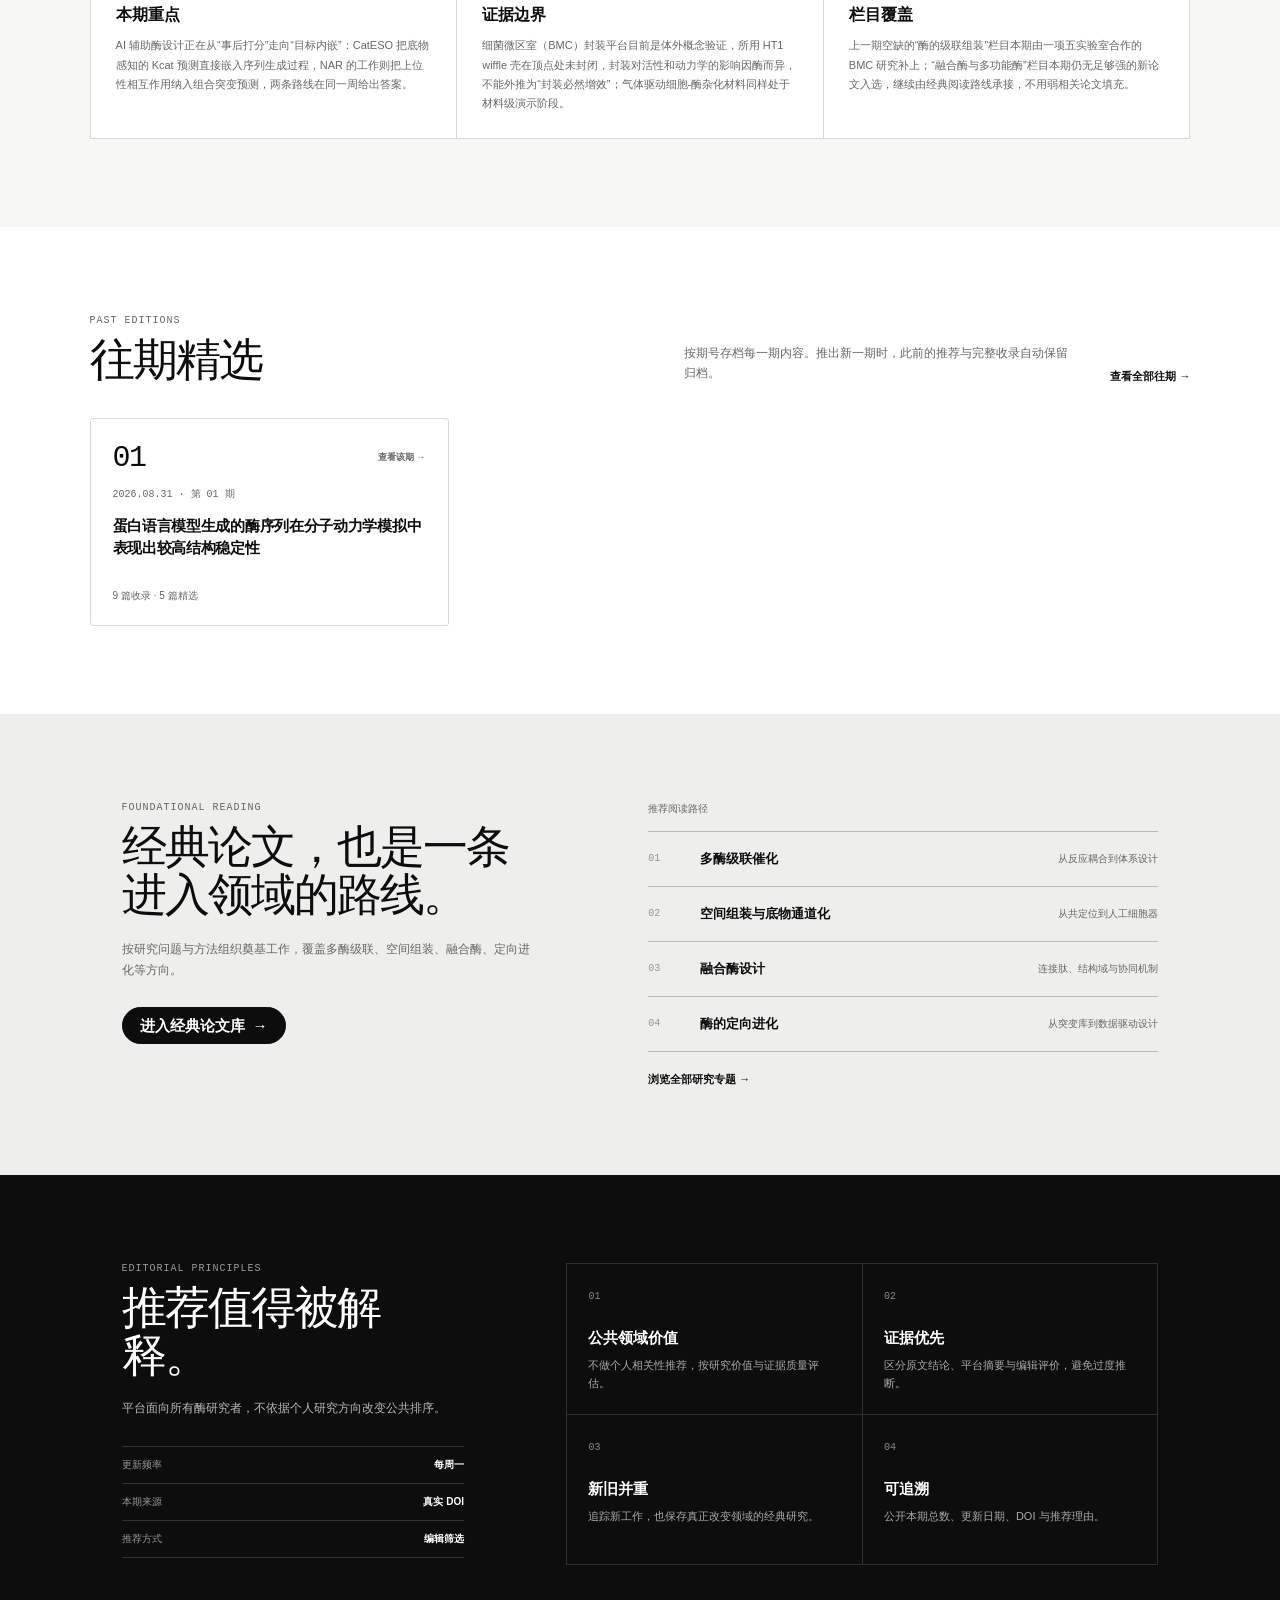
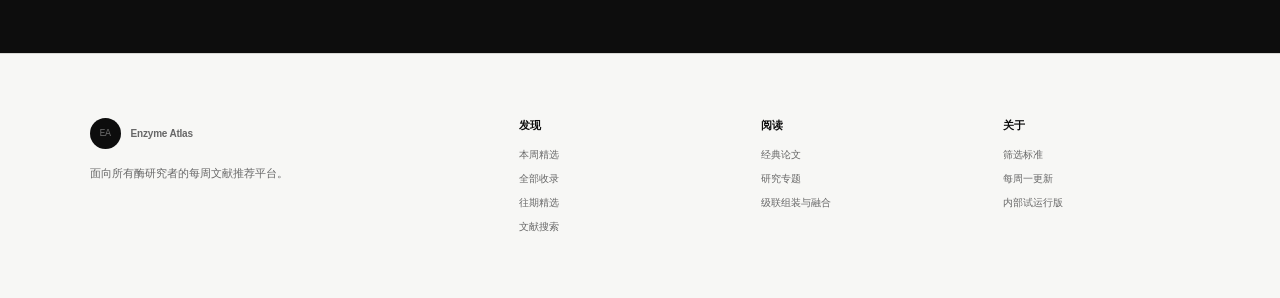
==== commit 98eb0176: "Add bilingual zh/en runtime, edition numbering and past-edition archive" ====
--- a/index.html
+++ b/index.html
@@ -7,62 +7,69 @@
   <title>Enzyme Atlas | 酶学文献推荐</title>
   <link rel="icon" href="data:,">
   <link rel="stylesheet" href="styles.css" />
+  <script src="i18n.js"></script>
 </head>
-<body>
+<body data-page="home">
   <header class="topbar">
-    <a class="brand" href="#home" aria-label="Enzyme Atlas 首页"><span class="brand-mark" aria-hidden="true">EA</span><span>Enzyme Atlas</span></a>
-    <form class="site-search" id="globalSearch" action="search.html" role="search"><span class="search-icon" aria-hidden="true">⌕</span><input id="globalSearchInput" name="q" type="search" placeholder="搜索酶、EC 号、反应、底物、DOI 或作者" aria-label="全站文献搜索"><button type="submit">搜索</button></form>
-    <nav class="main-nav" aria-label="主导航"><a href="#latest" class="active">本周精选</a><a href="#all-papers">全部收录</a><a href="classics.html">经典论文</a><a href="topics.html">研究专题</a><a href="#method">筛选标准</a></nav>
-    <div class="header-actions"><button class="icon-button" id="openSaved" title="打开阅读清单" aria-label="打开阅读清单">⌑<span id="savedBadge">0</span></button><button class="subscribe-button" id="subscribeBtn">订阅周报 <span>→</span></button></div>
+    <a class="brand" href="#home" aria-label="Enzyme Atlas 首页" data-i18n-aria="brand_aria"><span class="brand-mark" aria-hidden="true">EA</span><span>Enzyme Atlas</span></a>
+    <form class="site-search" id="globalSearch" action="search.html" role="search"><span class="search-icon" aria-hidden="true">⌕</span><input id="globalSearchInput" name="q" type="search" placeholder="搜索酶、EC 号、反应、底物、DOI 或作者" aria-label="全站文献搜索" data-i18n-placeholder="search_placeholder" data-i18n-aria="search_aria"><button type="submit" data-i18n="search_button">搜索</button></form>
+    <nav class="main-nav" aria-label="主导航" data-i18n-aria="nav_aria"><a href="#latest" class="active" data-i18n="nav_home">本周精选</a><a href="#all-papers" data-i18n="nav_all">全部收录</a><a href="#past-editions" data-i18n="nav_editions">往期精选</a><a href="classics.html" data-i18n="nav_classics">经典论文</a><a href="topics.html" data-i18n="nav_topics">研究专题</a><a href="#method" data-i18n="nav_method">筛选标准</a></nav>
+    <div class="header-actions"><button class="icon-button" id="openSaved" title="打开阅读清单" aria-label="打开阅读清单" data-i18n-title="reading_list" data-i18n-aria="reading_list">⌑<span id="savedBadge">0</span></button><button class="subscribe-button" id="subscribeBtn"><span data-i18n="subscribe">订阅周报</span> <span>→</span></button><span class="lang-slot" data-lang-slot></span></div>
   </header>
 
   <main id="home">
     <section class="hero" aria-labelledby="heroTitle">
-      <div class="hero-copy"><p class="eyebrow">WEEKLY ENZYME LITERATURE</p><h1 id="heroTitle">让重要的酶学研究，不再被错过。</h1><p class="hero-description">每周一更新。编辑筛选新论文，也持续整理改变领域的经典工作。</p></div>
-      <a href="#latest" class="primary-button hero-button">浏览本周精选 <span>↓</span></a>
+      <div class="hero-copy"><p class="eyebrow">WEEKLY ENZYME LITERATURE</p><h1 id="heroTitle" data-i18n="hero_title">让重要的酶学研究，不再被错过。</h1><p class="hero-description" data-i18n="hero_desc">每周一更新。编辑筛选新论文，也持续整理改变领域的经典工作。</p></div>
+      <a href="#latest" class="primary-button hero-button"><span data-i18n="hero_button">浏览本周精选</span> <span>↓</span></a>
     </section>
 
-    <section class="edition-bar" aria-label="本期更新信息"><div><span class="edition-kicker">CURRENT EDITION</span><strong id="editionDate">正在载入本期信息</strong></div><p id="editionSummary">正在核对收录与精选数量…</p><a href="#all-papers">查看完整收录 →</a></section>
+    <section class="edition-bar" aria-label="本期更新信息"><div><span class="edition-kicker" data-i18n="edition_kicker">CURRENT EDITION</span><strong id="editionDate" data-i18n="edition_loading">正在载入本期信息</strong></div><p id="editionSummary" data-i18n="edition_summary_loading">正在核对收录与精选数量…</p><a href="#all-papers" data-i18n="edition_link">查看完整收录 →</a></section>
 
     <section class="intent-strip" aria-label="三种文献发现方式">
-      <a href="#latest"><span>01</span><div><strong>不知道该看什么</strong><small>从编辑精选开始</small></div><b>→</b></a>
-      <a href="topics.html"><span>02</span><div><strong>想系统理解一个方向</strong><small>进入专题阅读路径</small></div><b>→</b></a>
-      <a href="search.html"><span>03</span><div><strong>已有明确问题</strong><small>搜索酶、反应或 DOI</small></div><b>→</b></a>
+      <a href="#latest"><span>01</span><div><strong data-i18n="intent1_strong">不知道该看什么</strong><small data-i18n="intent1_small">从编辑精选开始</small></div><b>→</b></a>
+      <a href="topics.html"><span>02</span><div><strong data-i18n="intent2_strong">想系统理解一个方向</strong><small data-i18n="intent2_small">进入专题阅读路径</small></div><b>→</b></a>
+      <a href="search.html"><span>03</span><div><strong data-i18n="intent3_strong">已有明确问题</strong><small data-i18n="intent3_small">搜索酶、反应或 DOI</small></div><b>→</b></a>
     </section>
 
     <section id="latest" class="section featured-section">
-      <div class="section-heading"><div><p class="eyebrow">CURATED THIS WEEK</p><h2 id="featuredTitle">本周最值得读的论文</h2></div><p>不是关键词命中列表。每一篇都说明结论、推荐理由、证据与适合读者。</p><a href="#all-papers" class="arrow-link">查看全部收录 →</a></div>
+      <div class="section-heading"><div><p class="eyebrow" data-i18n="featured_eyebrow">CURATED THIS WEEK</p><h2 id="featuredTitle" data-i18n="featured_title_plain">本周最值得读的论文</h2></div><p data-i18n="featured_desc">不是关键词命中列表。每一篇都说明结论、推荐理由、证据与适合读者。</p><a href="#all-papers" class="arrow-link" data-i18n="featured_link">查看全部收录 →</a></div>
       <div class="feature-grid" id="featuredGrid"></div>
     </section>
 
     <section id="all-papers" class="section paper-section">
-      <div class="section-heading paper-heading"><div><p class="eyebrow">COMPLETE INTAKE</p><h2>本期全部收录</h2></div><p>精选以外的文献不会消失；完整收录池公开展示，数量与首页统计始终一致。</p><a href="search.html" class="arrow-link">进入精确搜索 →</a></div>
+      <div class="section-heading paper-heading"><div><p class="eyebrow" data-i18n="intake_eyebrow">COMPLETE INTAKE</p><h2 data-i18n="intake_title">本期全部收录</h2></div><p data-i18n="intake_desc">精选以外的文献不会消失；完整收录池公开展示，数量与首页统计始终一致。</p><a href="search.html" class="arrow-link" data-i18n="intake_link">进入精确搜索 →</a></div>
       <p class="result-count" id="resultCount"></p><div class="paper-list" id="paperList"></div>
     </section>
 
-    <section class="section observation-section"><div class="section-heading"><div><p class="eyebrow">EDITORIAL NOTES</p><h2>本周领域观察</h2></div><p>把本期论文放回研究脉络中，给出少量可核查的观察，而不是个人相关性排序。</p></div><div class="observation-grid" id="observationGrid"></div></section>
+    <section class="section observation-section"><div class="section-heading"><div><p class="eyebrow" data-i18n="obs_eyebrow">EDITORIAL NOTES</p><h2 data-i18n="obs_title">本周领域观察</h2></div><p data-i18n="obs_desc">把本期论文放回研究脉络中，给出少量可核查的观察，而不是个人相关性排序。</p></div><div class="observation-grid" id="observationGrid"></div></section>
+
+    <section id="past-editions" class="section editions-section">
+      <div class="section-heading"><div><p class="eyebrow" data-i18n="editions_eyebrow">PAST EDITIONS</p><h2 data-i18n="editions_title">往期精选</h2></div><p data-i18n="editions_desc">按期号存档每一期内容。推出新一期时，此前的推荐与完整收录自动保留归档。</p><a href="archive.html" class="arrow-link" data-i18n="editions_link">查看全部往期 →</a></div>
+      <div class="edition-grid" id="editionGrid"></div>
+      <p class="editions-note" id="editionsNote" hidden data-i18n="editions_none_yet">当前仅有一期，后续每期发布后将自动出现在这里。</p>
+    </section>
 
     <section id="classics" class="section classics-section">
-      <div class="classics-intro"><p class="eyebrow">FOUNDATIONAL READING</p><h2>经典论文，也是一条进入领域的路线。</h2><p>按研究问题与方法组织奠基工作，覆盖多酶级联、空间组装、融合酶、定向进化等方向。</p><a class="primary-button dark" href="classics.html">进入经典论文库 <span>→</span></a></div>
-      <div class="reading-path"><p>推荐阅读路径</p><ol><li><span>01</span><b>多酶级联催化</b><small>从反应耦合到体系设计</small></li><li><span>02</span><b>空间组装与底物通道化</b><small>从共定位到人工细胞器</small></li><li><span>03</span><b>融合酶设计</b><small>连接肽、结构域与协同机制</small></li><li><span>04</span><b>酶的定向进化</b><small>从突变库到数据驱动设计</small></li></ol><a class="topic-page-link" href="topics.html">浏览全部研究专题 →</a></div>
+      <div class="classics-intro"><p class="eyebrow" data-i18n="classics_eyebrow">FOUNDATIONAL READING</p><h2 data-i18n="classics_title">经典论文，也是一条进入领域的路线。</h2><p data-i18n="classics_desc">按研究问题与方法组织奠基工作，覆盖多酶级联、空间组装、融合酶、定向进化等方向。</p><a class="primary-button dark" href="classics.html"><span data-i18n="classics_button">进入经典论文库</span> <span>→</span></a></div>
+      <div class="reading-path"><p data-i18n="reading_path_label">推荐阅读路径</p><ol><li><span>01</span><b data-i18n="path1">多酶级联催化</b><small data-i18n="path1_small">从反应耦合到体系设计</small></li><li><span>02</span><b data-i18n="path2">空间组装与底物通道化</b><small data-i18n="path2_small">从共定位到人工细胞器</small></li><li><span>03</span><b data-i18n="path3">融合酶设计</b><small data-i18n="path3_small">连接肽、结构域与协同机制</small></li><li><span>04</span><b data-i18n="path4">酶的定向进化</b><small data-i18n="path4_small">从突变库到数据驱动设计</small></li></ol><a class="topic-page-link" href="topics.html" data-i18n="path_link">浏览全部研究专题 →</a></div>
     </section>
 
     <section id="method" class="section method-section">
-      <div class="method-intro"><p class="eyebrow">EDITORIAL PRINCIPLES</p><h2>推荐值得被解释。</h2><p>平台面向所有酶研究者，不依据个人研究方向改变公共排序。</p><dl class="method-facts"><div><dt>更新频率</dt><dd>每周一</dd></div><div><dt>本期来源</dt><dd>真实 DOI</dd></div><div><dt>推荐方式</dt><dd>编辑筛选</dd></div></dl></div>
-      <div class="principles"><article><span>01</span><h3>公共领域价值</h3><p>不做个人相关性推荐，按研究价值与证据质量评估。</p></article><article><span>02</span><h3>证据优先</h3><p>区分原文结论、平台摘要与编辑评价，避免过度推断。</p></article><article><span>03</span><h3>新旧并重</h3><p>追踪新工作，也保存真正改变领域的经典研究。</p></article><article><span>04</span><h3>可追溯</h3><p>公开本期总数、更新日期、DOI 与推荐理由。</p></article></div>
+      <div class="method-intro"><p class="eyebrow" data-i18n="method_eyebrow">EDITORIAL PRINCIPLES</p><h2 data-i18n="method_title">推荐值得被解释。</h2><p data-i18n="method_desc">平台面向所有酶研究者，不依据个人研究方向改变公共排序。</p><dl class="method-facts"><div><dt data-i18n="fact_freq_dt">更新频率</dt><dd data-i18n="fact_freq_dd">每周一</dd></div><div><dt data-i18n="fact_src_dt">本期来源</dt><dd data-i18n="fact_src_dd">真实 DOI</dd></div><div><dt data-i18n="fact_mode_dt">推荐方式</dt><dd data-i18n="fact_mode_dd">编辑筛选</dd></div></dl></div>
+      <div class="principles"><article><span>01</span><h3 data-i18n="p1_title">公共领域价值</h3><p data-i18n="p1_body">不做个人相关性推荐，按研究价值与证据质量评估。</p></article><article><span>02</span><h3 data-i18n="p2_title">证据优先</h3><p data-i18n="p2_body">区分原文结论、平台摘要与编辑评价，避免过度推断。</p></article><article><span>03</span><h3 data-i18n="p3_title">新旧并重</h3><p data-i18n="p3_body">追踪新工作，也保存真正改变领域的经典研究。</p></article><article><span>04</span><h3 data-i18n="p4_title">可追溯</h3><p data-i18n="p4_body">公开本期总数、更新日期、DOI 与推荐理由。</p></article></div>
     </section>
   </main>
 
   <footer class="site-footer">
-    <div class="footer-brand"><a class="brand" href="#home"><span class="brand-mark" aria-hidden="true">EA</span><span>Enzyme Atlas</span></a><p>面向所有酶研究者的每周文献推荐平台。</p></div>
-    <div><strong>发现</strong><a href="#latest">本周精选</a><a href="#all-papers">全部收录</a><a href="search.html">文献搜索</a></div>
-    <div><strong>阅读</strong><a href="classics.html">经典论文</a><a href="topics.html">研究专题</a><a href="search.html?q=酶的级联组装">级联组装与融合</a></div>
-    <div><strong>关于</strong><a href="#method">筛选标准</a><span>每周一更新</span><span>内部试运行版</span></div>
+    <div class="footer-brand"><a class="brand" href="#home"><span class="brand-mark" aria-hidden="true">EA</span><span>Enzyme Atlas</span></a><p data-i18n="footer_desc">面向所有酶研究者的每周文献推荐平台。</p></div>
+    <div><strong data-i18n="footer_discover">发现</strong><a href="#latest" data-i18n="nav_home">本周精选</a><a href="#all-papers" data-i18n="nav_all">全部收录</a><a href="archive.html" data-i18n="nav_editions">往期精选</a><a href="search.html" data-i18n="footer_search">文献搜索</a></div>
+    <div><strong data-i18n="footer_reading">阅读</strong><a href="classics.html" data-i18n="nav_classics">经典论文</a><a href="topics.html" data-i18n="nav_topics">研究专题</a><a href="search.html?q=酶的级联组装" data-i18n="footer_cascade">级联组装与融合</a></div>
+    <div><strong data-i18n="footer_about">关于</strong><a href="#method" data-i18n="nav_method">筛选标准</a><span data-i18n="footer_weekly">每周一更新</span><span data-i18n="footer_beta">内部试运行版</span></div>
   </footer>
 
-  <dialog id="paperDialog"><button class="dialog-close" onclick="paperDialog.close()" aria-label="关闭">×</button><div id="dialogContent"></div></dialog>
-  <dialog id="subscribeDialog"><button class="dialog-close" onclick="subscribeDialog.close()" aria-label="关闭">×</button><div class="modal-copy"><p class="eyebrow">WEEKLY BRIEFING</p><h2>订阅酶学文献周报</h2><p>每周一封。订阅专题仅影响你收到的周报，不改变网站的公共推荐排序。</p><label>邮箱地址<input id="emailInput" type="email" placeholder="name@lab.edu"></label><div class="subscription-topics" id="subscriptionTopics"></div><button class="primary-button" id="confirmSubscribe">保存订阅 →</button><p class="form-note" id="subscribeNote"></p></div></dialog>
-  <dialog id="savedDialog"><button class="dialog-close" onclick="savedDialog.close()" aria-label="关闭">×</button><div class="modal-copy"><p class="eyebrow">YOUR READING LIST</p><h2>我的阅读清单</h2><div id="savedList"></div></div></dialog>
+  <dialog id="paperDialog"><button class="dialog-close" onclick="paperDialog.close()" aria-label="关闭" data-i18n-aria="dialog_close">×</button><div id="dialogContent"></div></dialog>
+  <dialog id="subscribeDialog"><button class="dialog-close" onclick="subscribeDialog.close()" aria-label="关闭" data-i18n-aria="dialog_close">×</button><div class="modal-copy"><p class="eyebrow" data-i18n="subscribe_eyebrow">WEEKLY BRIEFING</p><h2 data-i18n="subscribe_title">订阅酶学文献周报</h2><p data-i18n="subscribe_desc">每周一封。订阅专题仅影响你收到的周报，不改变网站的公共推荐排序。</p><label><span data-i18n="subscribe_label">邮箱地址</span><input id="emailInput" type="email" placeholder="name@lab.edu"></label><div class="subscription-topics" id="subscriptionTopics"></div><button class="primary-button" id="confirmSubscribe"><span data-i18n="subscribe_confirm">保存订阅 →</span></button><p class="form-note" id="subscribeNote"></p></div></dialog>
+  <dialog id="savedDialog"><button class="dialog-close" onclick="savedDialog.close()" aria-label="关闭" data-i18n-aria="dialog_close">×</button><div class="modal-copy"><p class="eyebrow" data-i18n="saved_eyebrow">YOUR READING LIST</p><h2 data-i18n="saved_title">我的阅读清单</h2><div id="savedList"></div></div></dialog>
   <script src="app.js"></script>
 </body>
 </html>
--- a/styles.css
+++ b/styles.css
@@ -399,3 +399,55 @@
   html { scroll-behavior: auto; }
   *, *::before, *::after { transition: none !important; }
 }
+
+/* ---------------------------------------------------------------
+   Bilingual switch + edition archive (added with the i18n release)
+   --------------------------------------------------------------- */
+.lang-slot { display: inline-flex; align-items: center; }
+.lang-switch { display: inline-flex; padding: 2px; border: 1px solid var(--line); border-radius: 14px; background: transparent; }
+.lang-option { min-height: 25px; padding: 3px 10px; border: 0; border-radius: 12px; background: transparent; color: var(--muted); font-size: 10px; font-weight: 750; letter-spacing: .2px; }
+.lang-option:hover { color: var(--ink); }
+.lang-option.active { background: var(--ink); color: #fff; }
+
+.editions-section { max-width: none; background: var(--surface); }
+.editions-section > * { max-width: calc(var(--max-width) - 224px); margin-left: auto; margin-right: auto; }
+.edition-grid { display: grid; grid-template-columns: repeat(3, minmax(0, 1fr)); gap: 12px; }
+.edition-card { min-height: 208px; padding: 22px; display: flex; flex-direction: column; border: 1px solid var(--line); border-radius: 3px; background: var(--surface); color: var(--ink); text-decoration: none; transition: transform .18s, box-shadow .18s; }
+.edition-card:hover { transform: translateY(-2px); box-shadow: 0 12px 28px rgba(0,0,0,.07); }
+.edition-card-top { display: flex; align-items: center; justify-content: space-between; gap: 12px; }
+.edition-number { font: 500 30px "DM Mono", monospace; letter-spacing: -1.5px; }
+.edition-tag { color: var(--muted); font-size: 9px; font-weight: 700; }
+.edition-card:hover .edition-tag { color: var(--ink); }
+.edition-card-meta { margin: 12px 0 0; color: var(--muted); font: 10px "DM Mono", monospace; }
+.edition-card h3 { margin: 14px 0 10px; font-size: 15px; line-height: 1.45; letter-spacing: -.3px; font-weight: 600; }
+.edition-card-counts { margin: auto 0 0; color: var(--muted); font-size: 10px; }
+.editions-note { margin: 0; color: var(--muted); font-size: 11px; }
+
+.archive-toolbar { margin-bottom: 18px; display: flex; align-items: flex-end; justify-content: space-between; gap: 24px; }
+.archive-viewing { margin: 24px 0 0; padding: 14px 16px; border-left: 2px solid var(--ink); background: var(--surface-soft); font-size: 12px; font-weight: 700; }
+.archive-note { margin: 10px 0 0; color: var(--muted); font-size: 10px; line-height: 1.7; }
+.archive-back { display: inline-block; margin: 16px 0 0; font-size: 11px; font-weight: 700; text-decoration: none; }
+.archive-back:hover { text-decoration: underline; text-underline-offset: 4px; }
+.archive-page .edition-grid { margin-top: 26px; }
+.archive-page #archiveDetail { margin-top: 40px; }
+.archive-page .section { padding-left: 0; padding-right: 0; }
+.archive-page .section:first-child { padding-top: 10px; }
+.classic-filter { display: inline-flex; align-items: center; gap: 7px; text-decoration: none; }
+.edition-latest { padding: 2px 5px; border-radius: 8px; background: var(--surface-soft); color: var(--ink); font-size: 8px; font-weight: 700; }
+.classic-filter.active .edition-latest { background: #fff; color: var(--ink); }
+
+@media (max-width: 1240px) {
+  .editions-section > * { max-width: none; }
+}
+
+@media (max-width: 900px) {
+  .edition-grid { grid-template-columns: 1fr 1fr; }
+  .archive-toolbar { align-items: flex-start; flex-direction: column; }
+}
+
+@media (max-width: 760px) {
+  .edition-grid { grid-template-columns: 1fr; }
+  .lang-option { padding: 3px 8px; font-size: 9px; }
+  .editions-section { padding-left: 20px; padding-right: 20px; }
+}
+
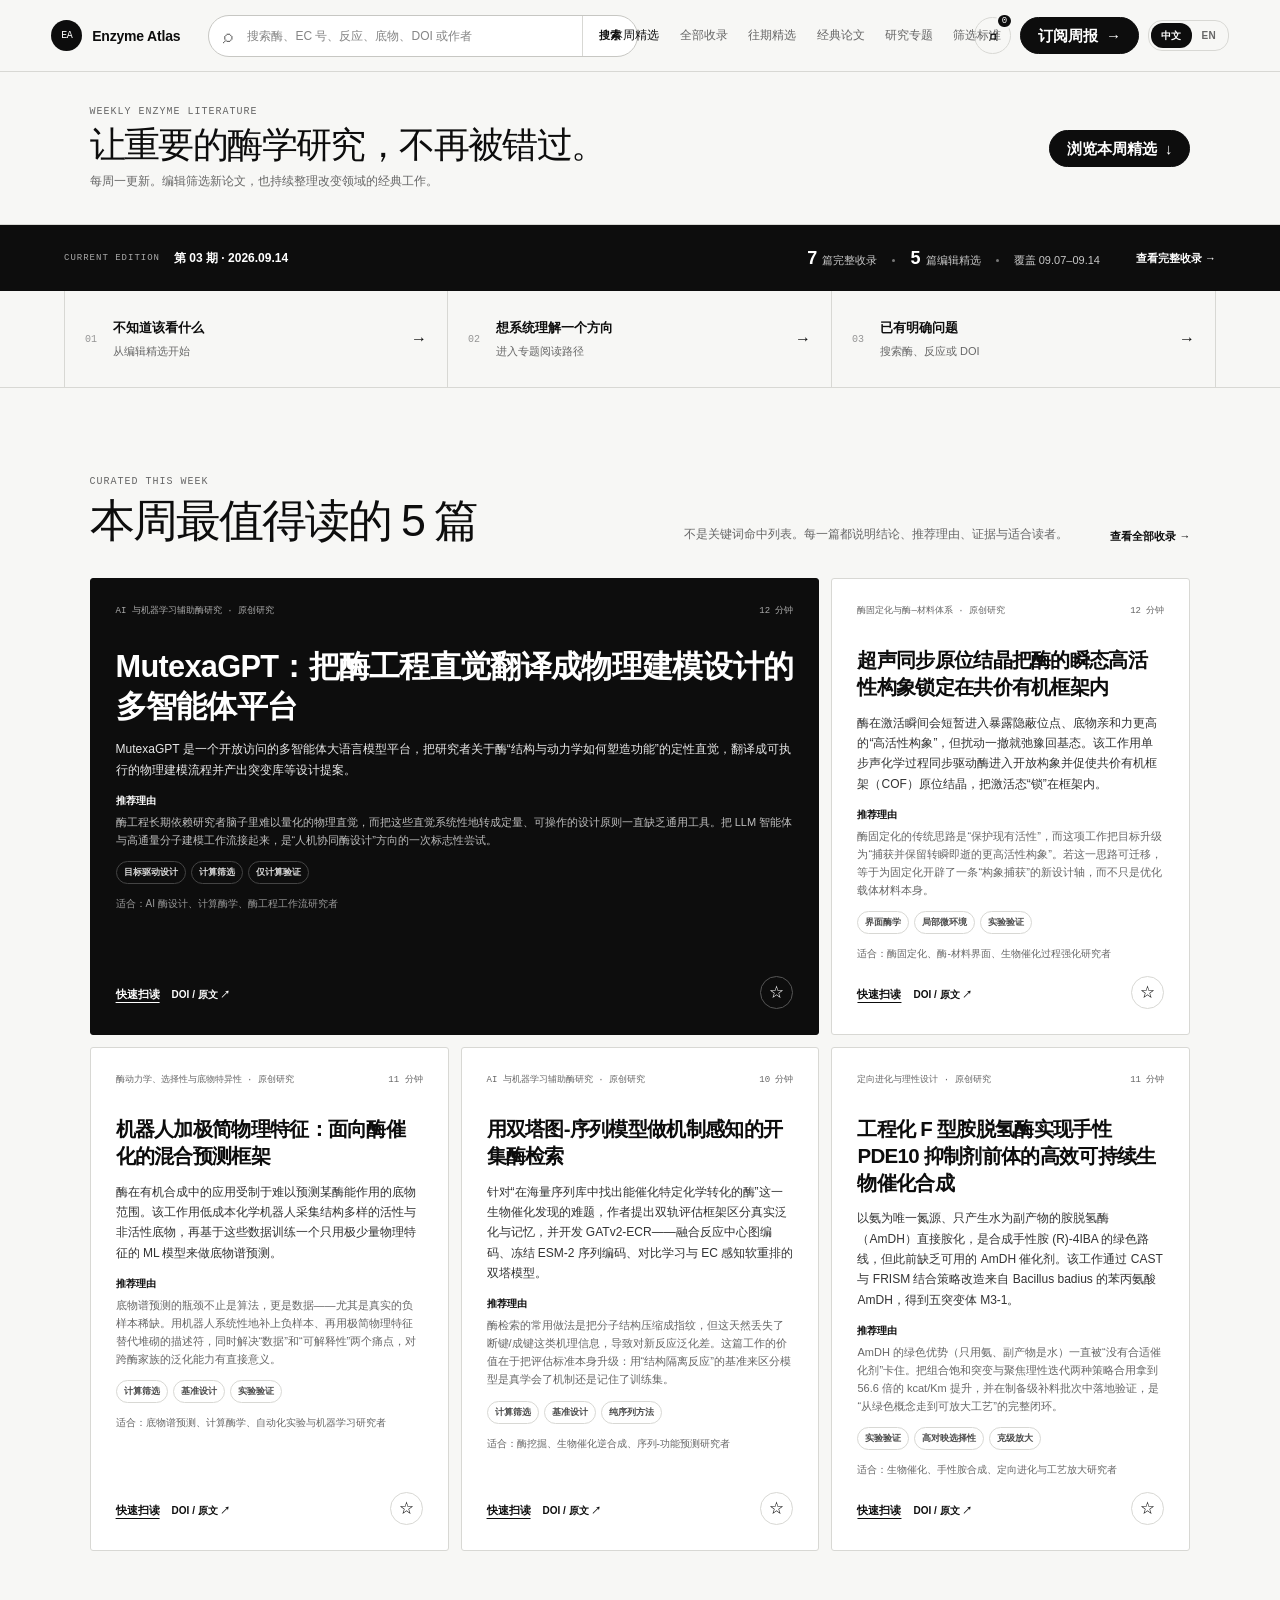
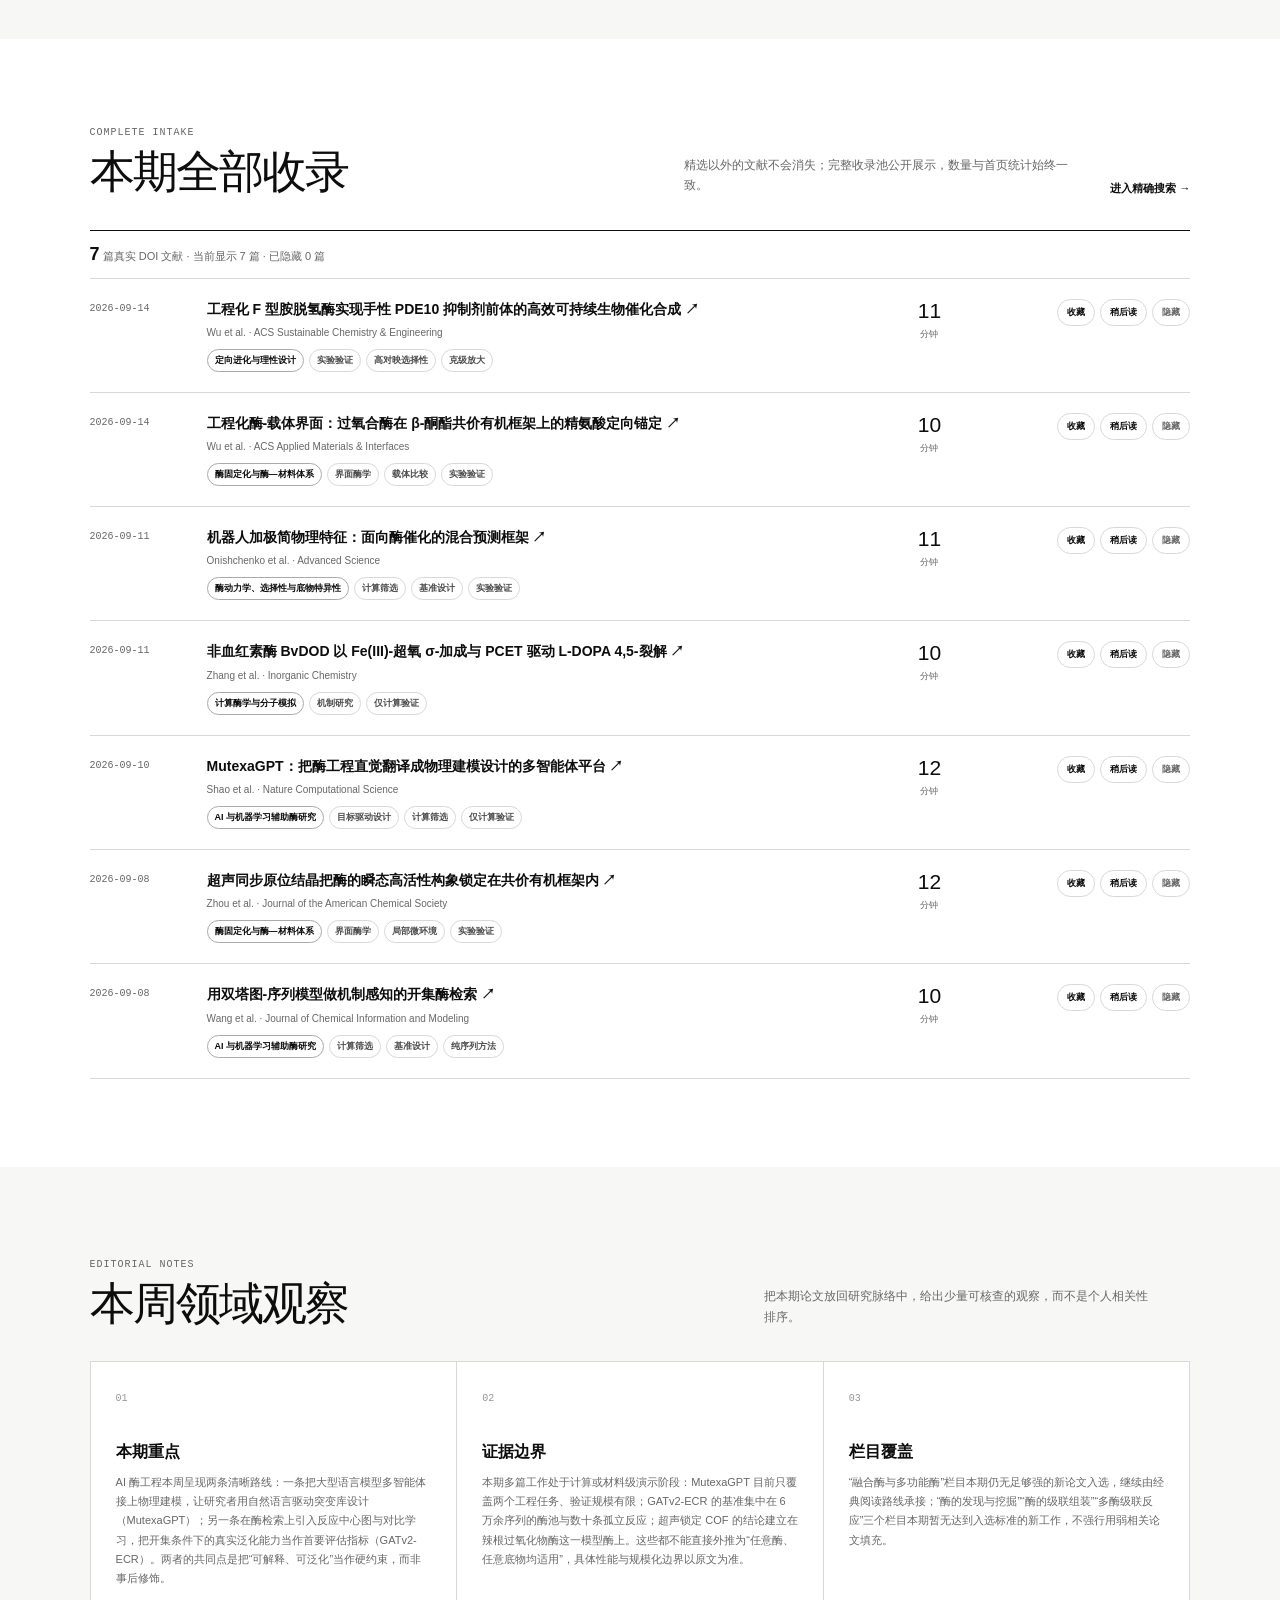
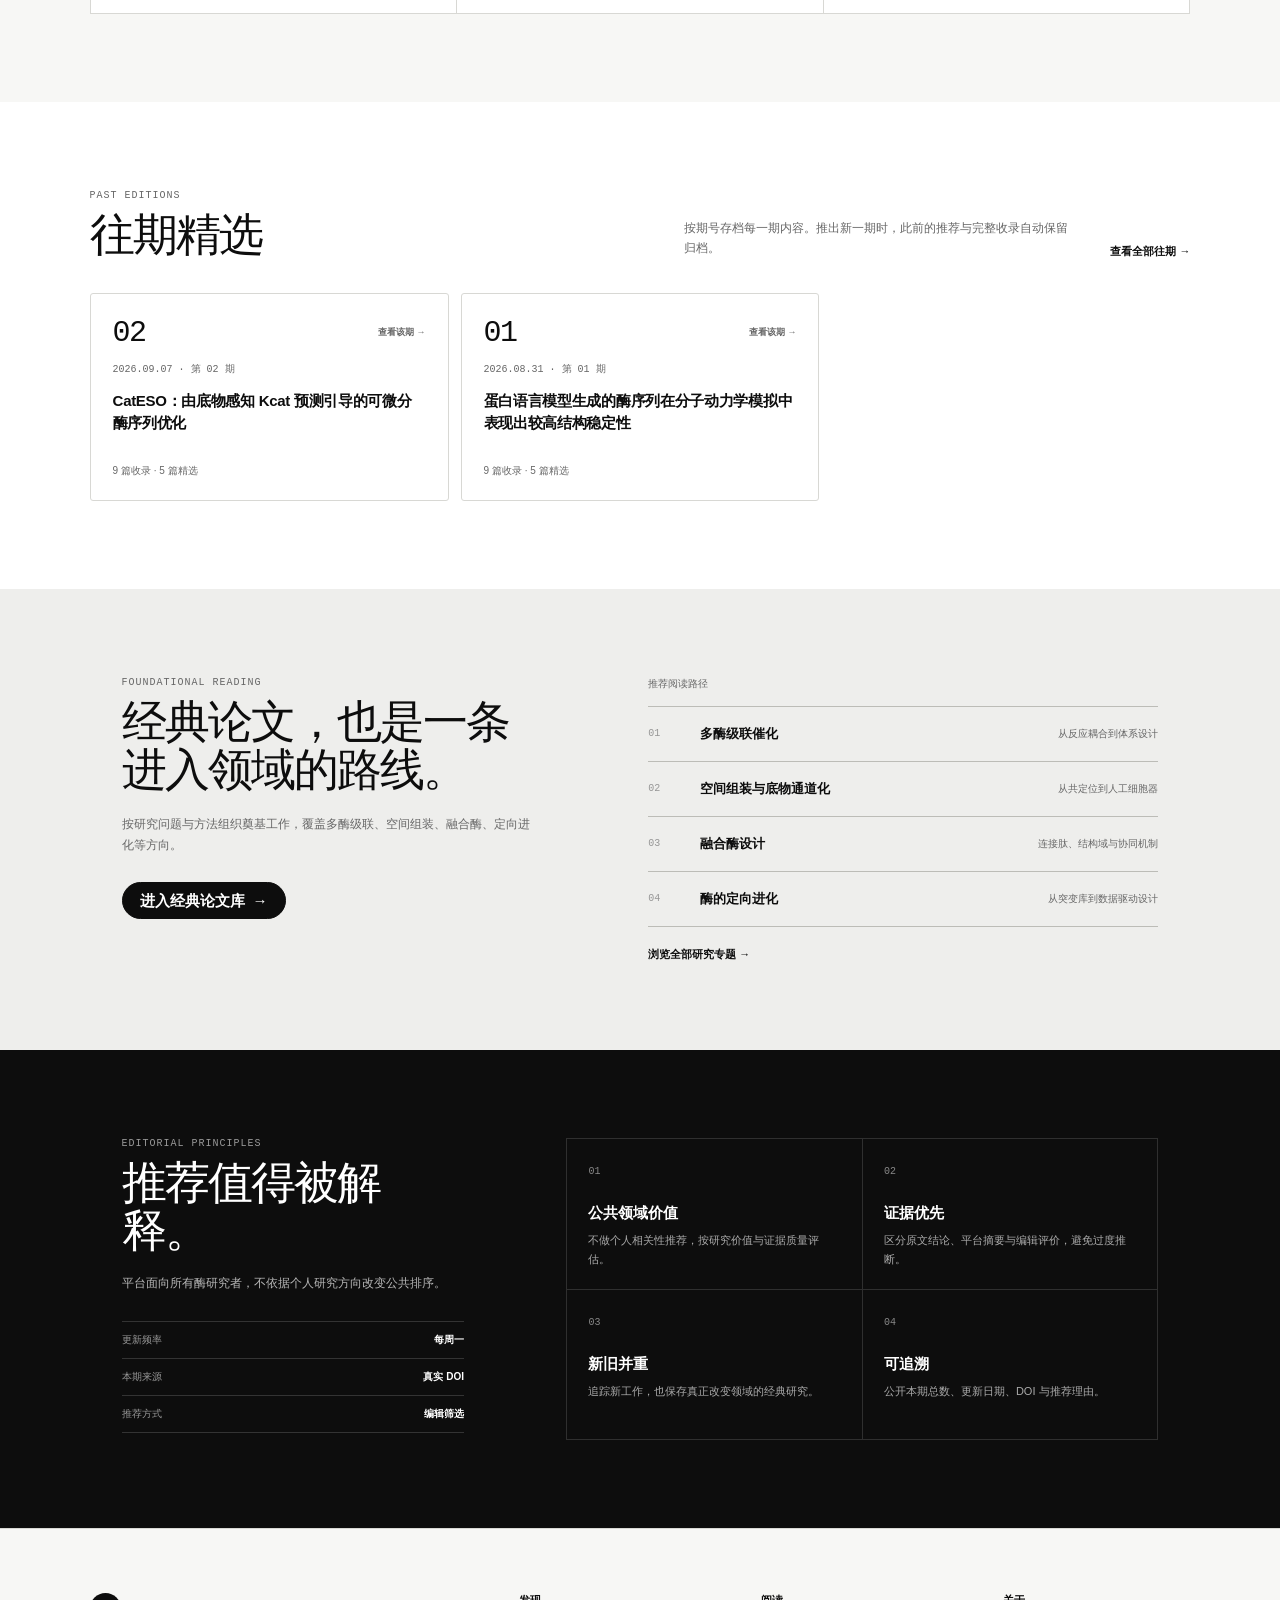
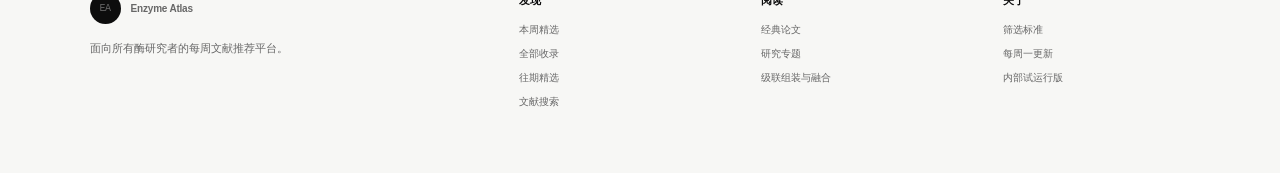
==== commit c045c4c4: "Point the site at the neutral organization address The repository now lives under the enzyme-atlas o" ====
--- a/index.html
+++ b/index.html
@@ -6,6 +6,15 @@
   <meta name="description" content="面向所有酶研究者的每周文献推荐、完整收录与经典阅读路径。" />
   <title>Enzyme Atlas | 酶学文献推荐</title>
   <link rel="icon" href="data:,">
+<!-- ea-address:start -->
+  <link rel="canonical" href="https://enzyme-atlas.github.io/enzyme-atlas/" />
+  <meta property="og:type" content="website" />
+  <meta property="og:site_name" content="Enzyme Atlas" />
+  <meta property="og:title" content="Enzyme Atlas | 酶学文献推荐" />
+  <meta property="og:description" content="面向所有酶研究者的每周文献推荐、完整收录与经典阅读路径。" />
+  <meta property="og:url" content="https://enzyme-atlas.github.io/enzyme-atlas/" />
+  <meta name="twitter:card" content="summary" />
+<!-- ea-address:end -->
   <link rel="stylesheet" href="styles.css" />
   <script src="i18n.js"></script>
 </head>
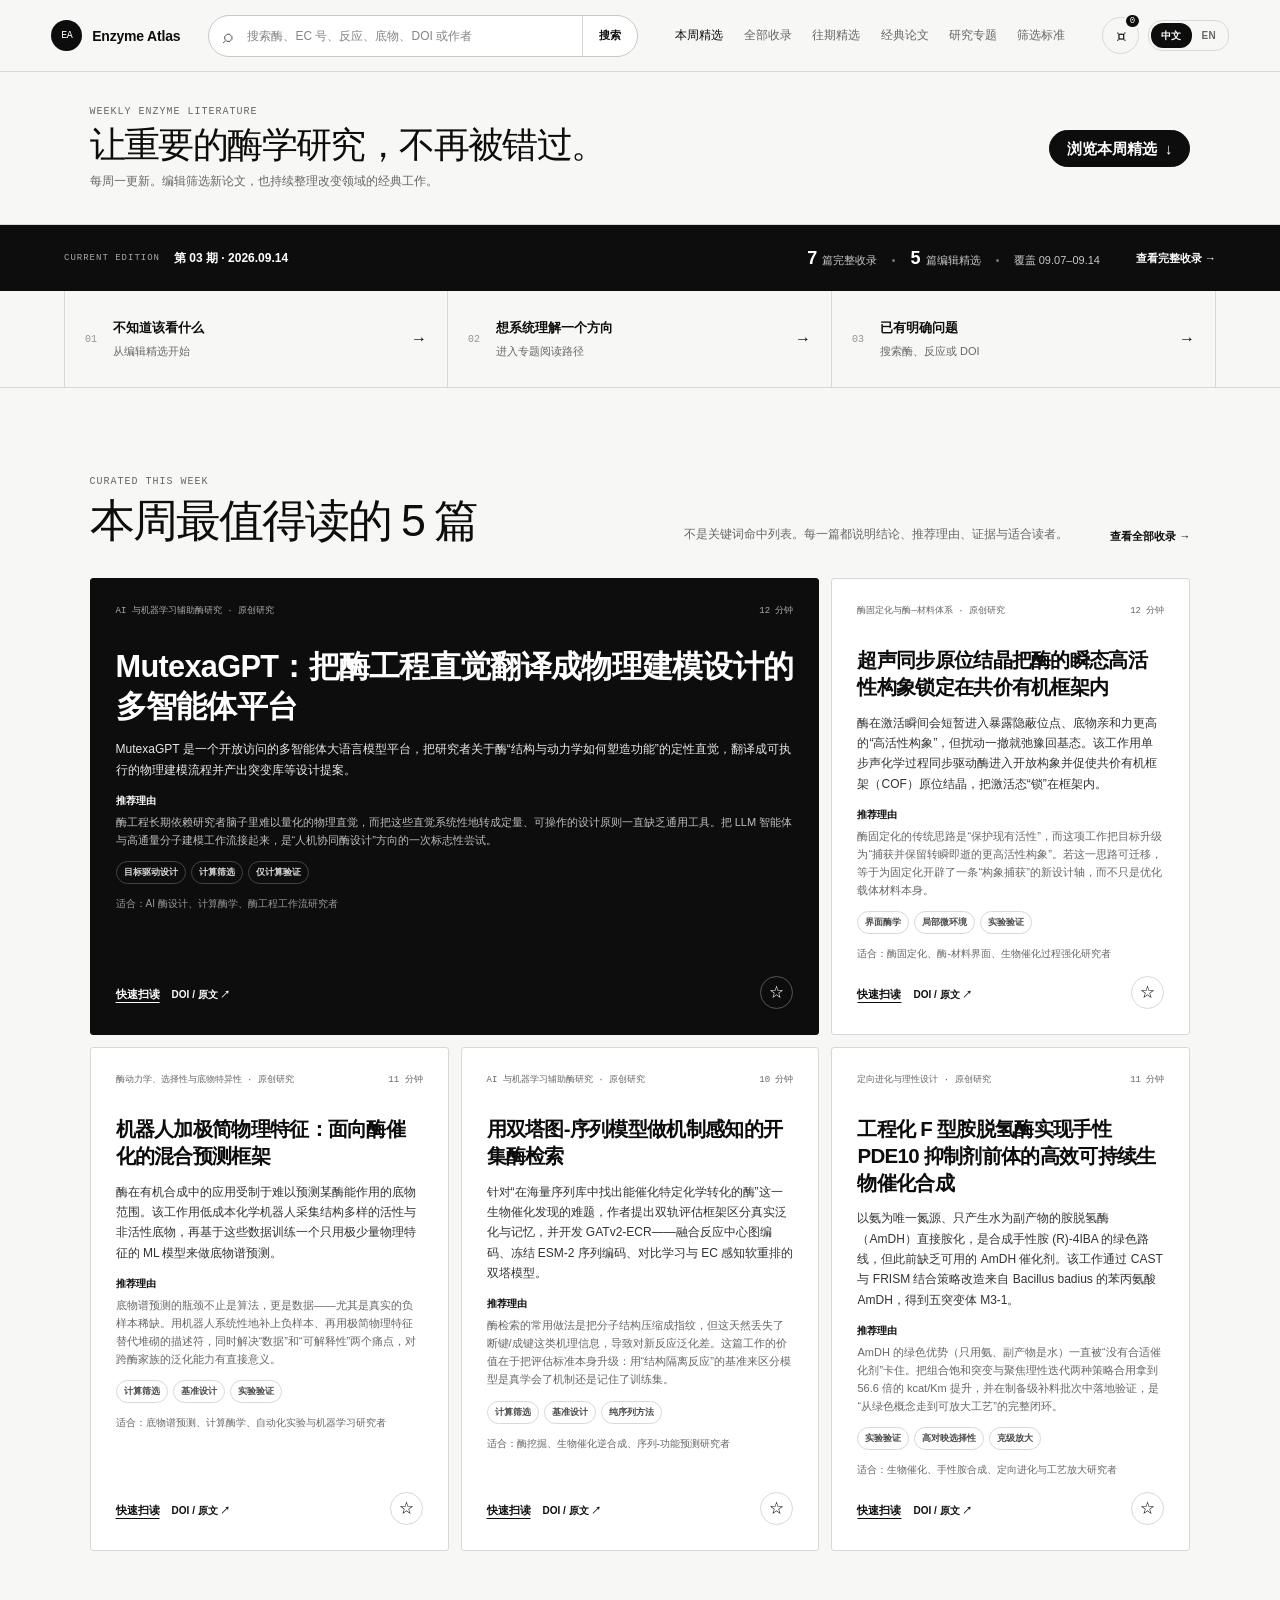
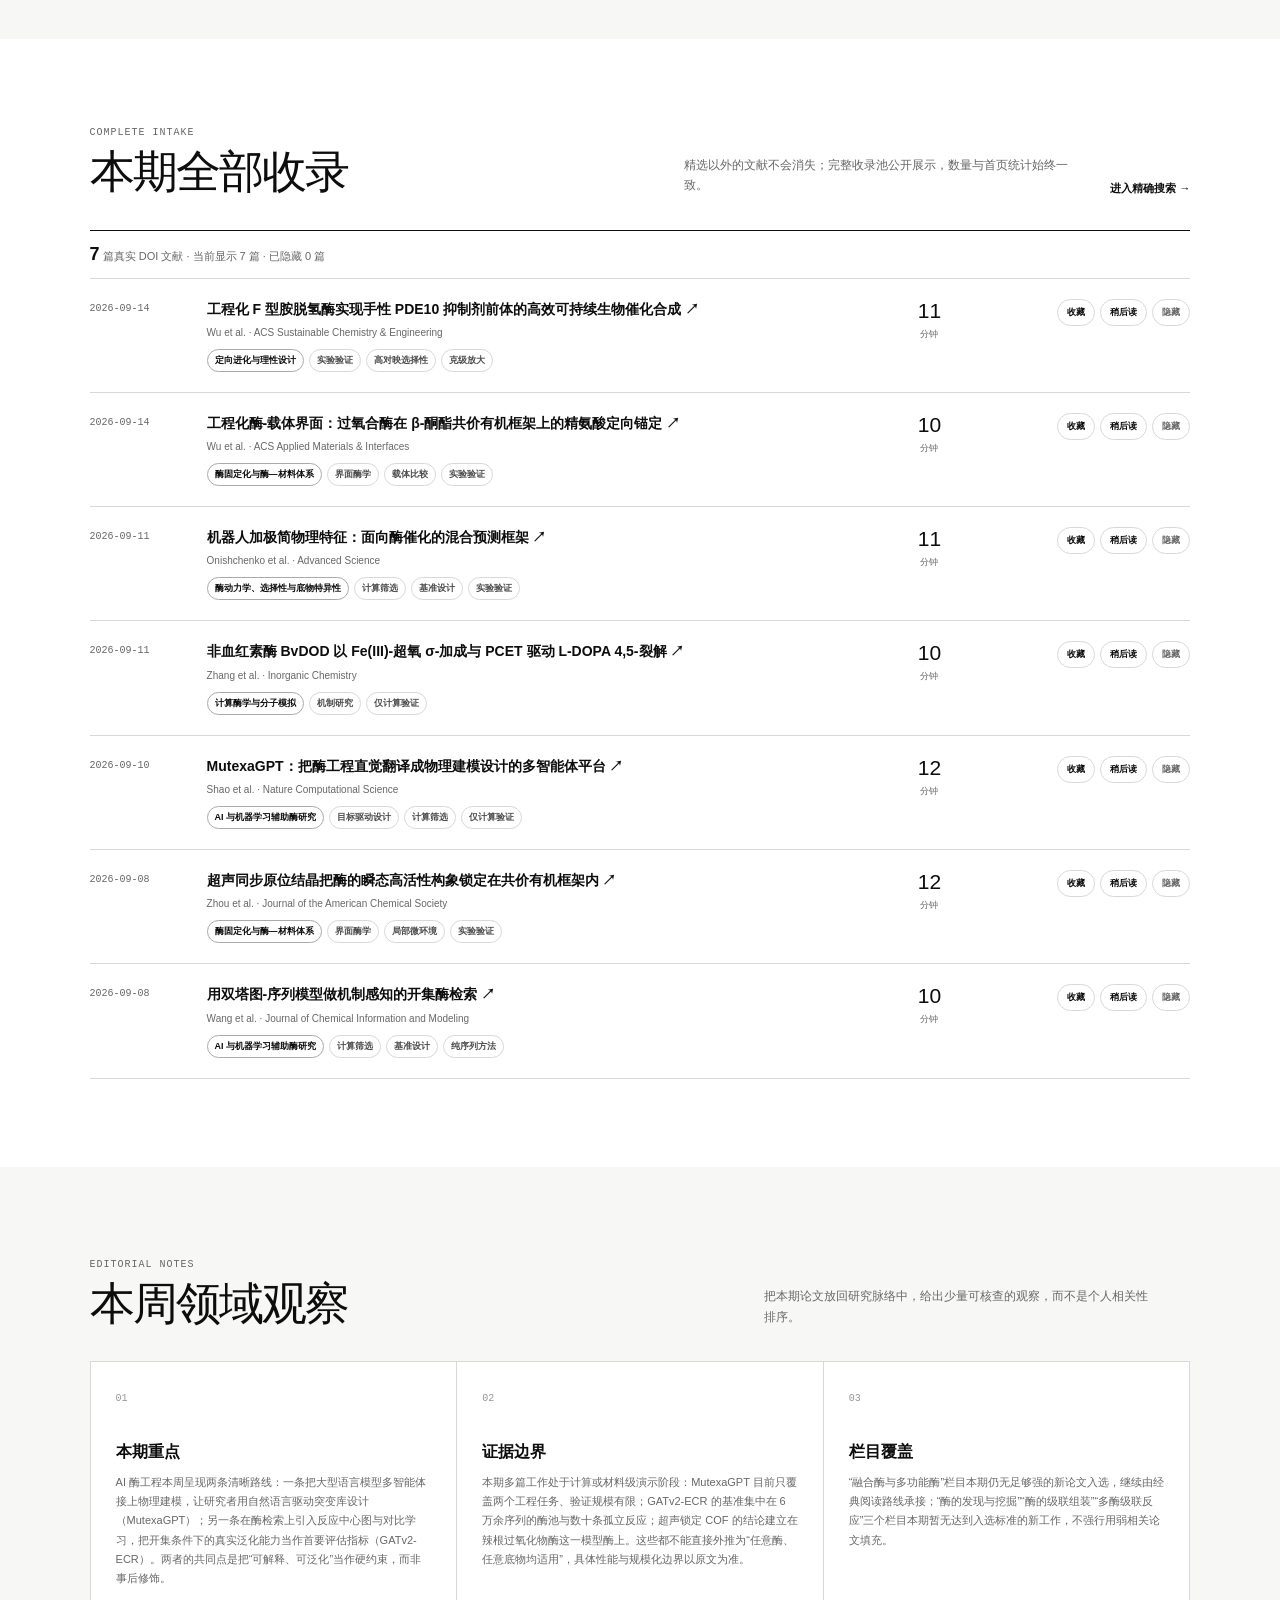
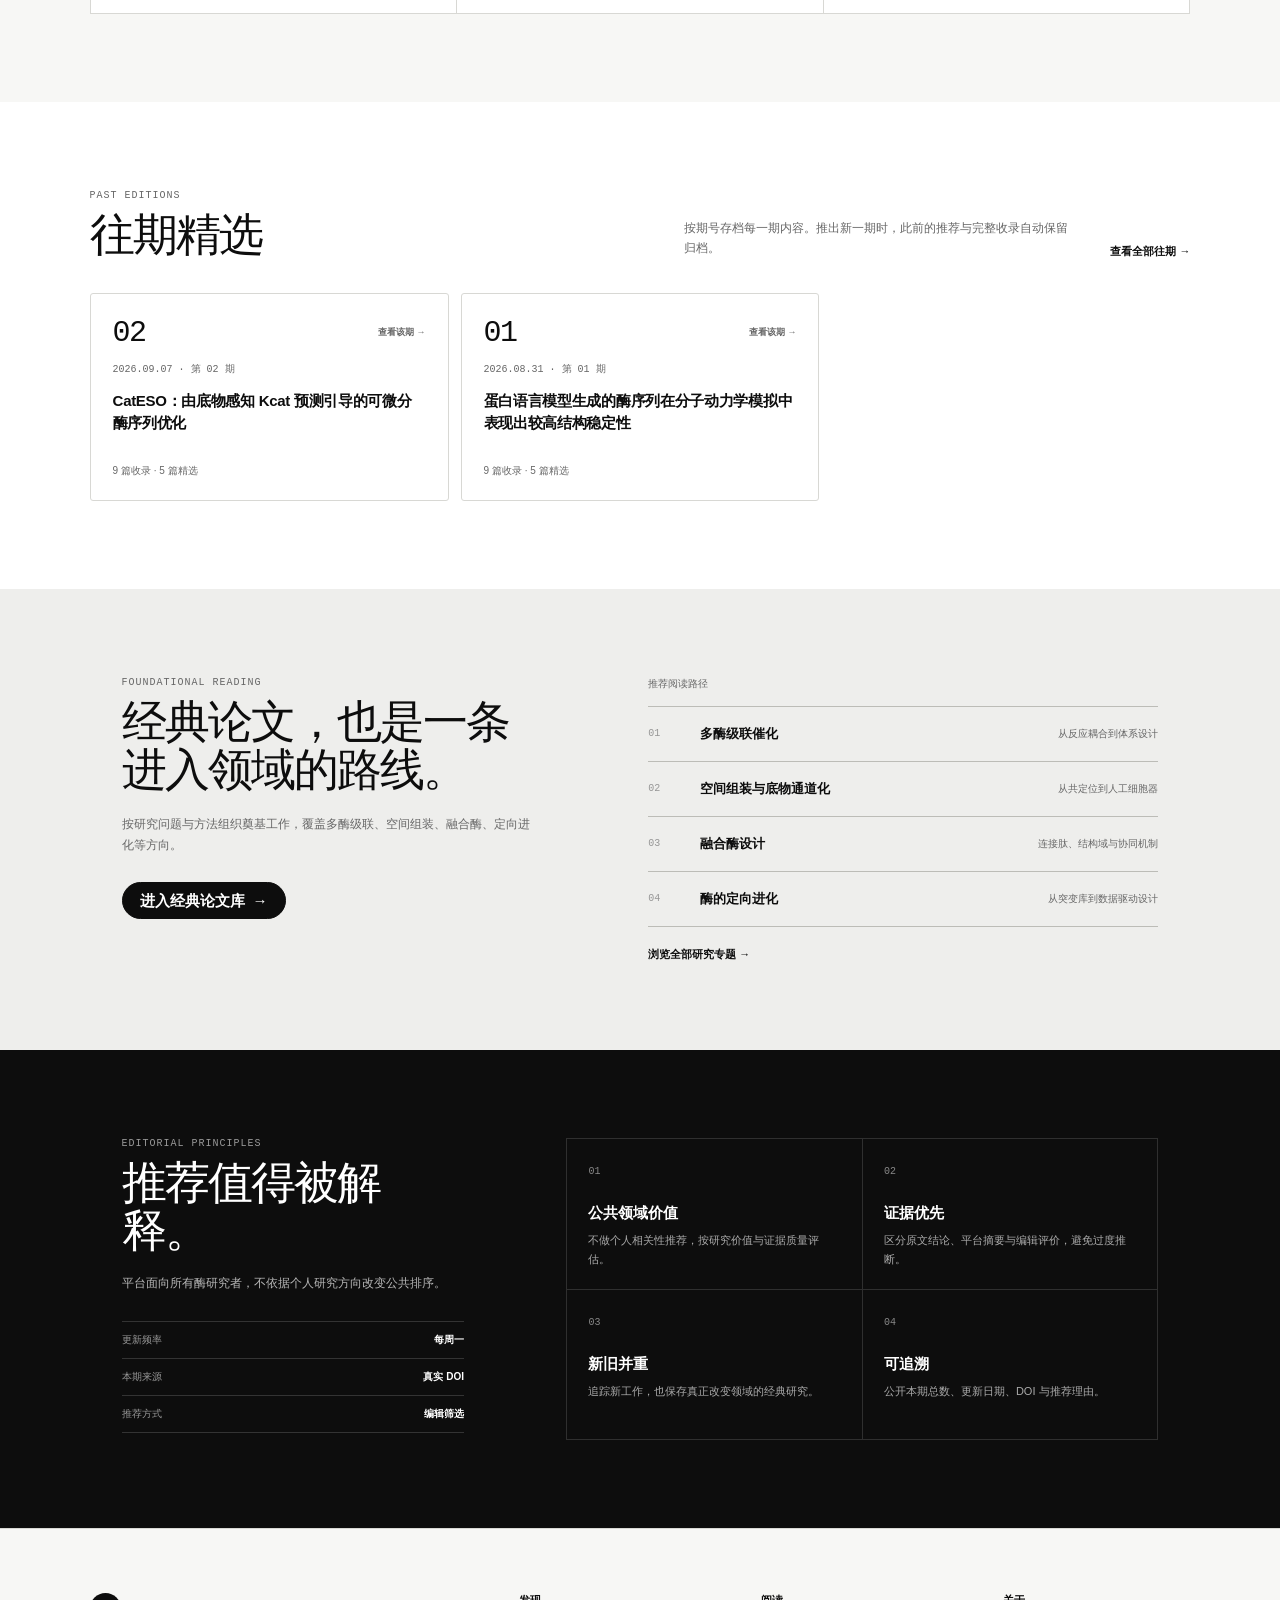
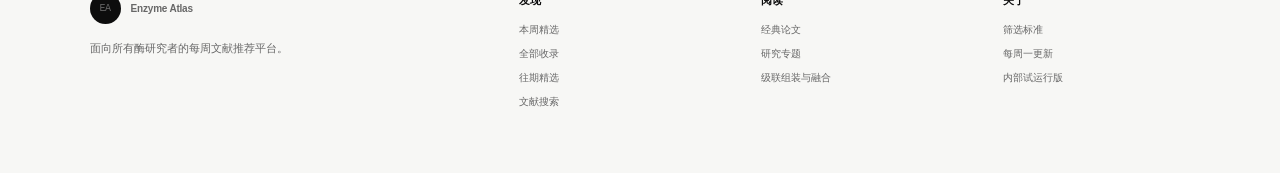
==== commit 7f79d11a: "Remove the subscription button and its non-functional weekly-email promise - app.js only validated t" ====
--- a/index.html
+++ b/index.html
@@ -23,7 +23,7 @@
     <a class="brand" href="#home" aria-label="Enzyme Atlas 首页" data-i18n-aria="brand_aria"><span class="brand-mark" aria-hidden="true">EA</span><span>Enzyme Atlas</span></a>
     <form class="site-search" id="globalSearch" action="search.html" role="search"><span class="search-icon" aria-hidden="true">⌕</span><input id="globalSearchInput" name="q" type="search" placeholder="搜索酶、EC 号、反应、底物、DOI 或作者" aria-label="全站文献搜索" data-i18n-placeholder="search_placeholder" data-i18n-aria="search_aria"><button type="submit" data-i18n="search_button">搜索</button></form>
     <nav class="main-nav" aria-label="主导航" data-i18n-aria="nav_aria"><a href="#latest" class="active" data-i18n="nav_home">本周精选</a><a href="#all-papers" data-i18n="nav_all">全部收录</a><a href="#past-editions" data-i18n="nav_editions">往期精选</a><a href="classics.html" data-i18n="nav_classics">经典论文</a><a href="topics.html" data-i18n="nav_topics">研究专题</a><a href="#method" data-i18n="nav_method">筛选标准</a></nav>
-    <div class="header-actions"><button class="icon-button" id="openSaved" title="打开阅读清单" aria-label="打开阅读清单" data-i18n-title="reading_list" data-i18n-aria="reading_list">⌑<span id="savedBadge">0</span></button><button class="subscribe-button" id="subscribeBtn"><span data-i18n="subscribe">订阅周报</span> <span>→</span></button><span class="lang-slot" data-lang-slot></span></div>
+    <div class="header-actions"><button class="icon-button" id="openSaved" title="打开阅读清单" aria-label="打开阅读清单" data-i18n-title="reading_list" data-i18n-aria="reading_list">⌑<span id="savedBadge">0</span></button><span class="lang-slot" data-lang-slot></span></div>
   </header>
 
   <main id="home">
@@ -77,7 +77,6 @@
   </footer>
 
   <dialog id="paperDialog"><button class="dialog-close" onclick="paperDialog.close()" aria-label="关闭" data-i18n-aria="dialog_close">×</button><div id="dialogContent"></div></dialog>
-  <dialog id="subscribeDialog"><button class="dialog-close" onclick="subscribeDialog.close()" aria-label="关闭" data-i18n-aria="dialog_close">×</button><div class="modal-copy"><p class="eyebrow" data-i18n="subscribe_eyebrow">WEEKLY BRIEFING</p><h2 data-i18n="subscribe_title">订阅酶学文献周报</h2><p data-i18n="subscribe_desc">每周一封。订阅专题仅影响你收到的周报，不改变网站的公共推荐排序。</p><label><span data-i18n="subscribe_label">邮箱地址</span><input id="emailInput" type="email" placeholder="name@lab.edu"></label><div class="subscription-topics" id="subscriptionTopics"></div><button class="primary-button" id="confirmSubscribe"><span data-i18n="subscribe_confirm">保存订阅 →</span></button><p class="form-note" id="subscribeNote"></p></div></dialog>
   <dialog id="savedDialog"><button class="dialog-close" onclick="savedDialog.close()" aria-label="关闭" data-i18n-aria="dialog_close">×</button><div class="modal-copy"><p class="eyebrow" data-i18n="saved_eyebrow">YOUR READING LIST</p><h2 data-i18n="saved_title">我的阅读清单</h2><div id="savedList"></div></div></dialog>
   <script src="app.js"></script>
 </body>
--- a/styles.css
+++ b/styles.css
@@ -88,9 +88,9 @@
 .icon-button { width: 37px; height: 37px; position: relative; border: 1px solid var(--line); border-radius: 50%; background: transparent; color: var(--ink); font-size: 19px; }
 .icon-button:hover { border-color: var(--ink); }
 .icon-button span { min-width: 16px; padding: 1px 4px; position: absolute; right: -3px; top: -5px; border: 2px solid var(--paper); border-radius: 10px; background: var(--ink); color: #fff; font: 9px "DM Mono", monospace; }
-.subscribe-button, .primary-button { display: inline-flex; align-items: center; justify-content: center; gap: 8px; border: 1px solid var(--ink); border-radius: 22px; background: var(--ink); color: #fff; padding: 10px 17px; font-size: 11px; font-weight: 700; text-decoration: none; transition: opacity .18s, transform .18s; }
-.subscribe-button:hover, .primary-button:hover { opacity: .8; }
-.subscribe-button span, .primary-button span { font-size: 15px; line-height: 1; }
+.primary-button { display: inline-flex; align-items: center; justify-content: center; gap: 8px; border: 1px solid var(--ink); border-radius: 22px; background: var(--ink); color: #fff; padding: 10px 17px; font-size: 11px; font-weight: 700; text-decoration: none; transition: opacity .18s, transform .18s; }
+.primary-button:hover { opacity: .8; }
+.primary-button span { font-size: 15px; line-height: 1; }
 .primary-button.dark { background: var(--ink); color: #fff; }
 
 .hero {
@@ -258,8 +258,6 @@
 .verification-note { margin: -2px 0 20px; padding: 12px 14px; border-left: 2px solid var(--ink); background: var(--surface-soft); color: var(--muted); font-size: 10px; line-height: 1.65; }
 .verification-note b { display: block; margin-bottom: 3px; color: var(--ink); }
 .detail-actions { display: flex; align-items: center; flex-wrap: wrap; gap: 7px; }
-.subscription-topics { display: grid; grid-template-columns: 1fr 1fr; gap: 7px; margin: 15px 0 20px; }
-.topic-check { margin: 0 !important; padding: 9px; border: 1px solid var(--line); border-radius: 3px; font-size: 10px !important; font-weight: 500 !important; }
 .form-note { margin-top: 13px !important; color: var(--ink) !important; font-weight: 700; }
 .export-button { margin-bottom: 18px; padding: 9px 12px; border: 1px solid var(--ink); border-radius: 18px; background: var(--ink); color: #fff; font-size: 10px; font-weight: 700; }
 .reading-section { padding: 14px 0; border-top: 1px solid var(--line); }
@@ -291,6 +289,7 @@
 .search-row h2 a:hover { text-decoration: underline; text-underline-offset: 4px; }
 .search-row p { margin: 0; color: var(--muted); font-size: 10px; line-height: 1.6; }
 .search-row > span { color: var(--muted); font-size: 10px; font-weight: 700; text-align: right; }
+.search-scope { display: inline-block; margin: 8px 0 0 8px; padding: 2px 7px; border: 1px solid var(--line); border-radius: 10px; color: #4d4d4d; font-size: 9px; font-weight: 600; font-style: normal; }
 
 .classic-rule { display: flex; flex-wrap: wrap; gap: 7px; margin-top: 26px; }
 .classic-rule span { padding: 6px 9px; border: 1px solid var(--line); border-radius: 14px; color: var(--muted); font-size: 9px; font-weight: 700; }
@@ -329,6 +328,33 @@
 .topics-browser small { color: var(--subtle); font: 10px "DM Mono", monospace; }
 .topics-browser h2 { max-width: 280px; margin: 33px 0 0; font-size: 16px; line-height: 1.4; letter-spacing: -.3px; }
 
+/* Research topics: aggregated, expandable topic cards */
+.topics-note { max-width: 760px; margin: -12px 0 24px; color: var(--muted); font-size: 11px; line-height: 1.7; }
+.topics-browser.topic-list { display: block; border: none; }
+.topics-browser.topic-list .topic-card { border-top: 1px solid var(--line); }
+.topics-browser.topic-list .topic-card:first-child { border-top: none; }
+.topic-card { background: var(--surface); }
+.topic-card-head { width: 100%; display: grid; grid-template-columns: 40px 1fr auto 24px; align-items: center; gap: 16px; padding: 22px 4px; background: transparent; border: none; cursor: pointer; text-align: left; }
+.topic-card-head:hover { background: var(--surface-soft); }
+.topic-card-head small { color: var(--subtle); font: 11px "DM Mono", monospace; }
+.topic-card-title h2 { margin: 0 0 5px; font-size: 16px; line-height: 1.35; letter-spacing: -.3px; color: var(--ink); }
+.topic-card-title p { margin: 0; color: var(--muted); font-size: 11px; line-height: 1.6; }
+.topic-card-count { min-width: 34px; padding: 4px 9px; border: 1px solid var(--line); border-radius: 14px; color: var(--ink); font: 12px "DM Mono", monospace; text-align: center; }
+.topic-card-chevron { font-size: 18px; color: var(--subtle); text-align: center; line-height: 1; }
+.topic-card.open .topic-card-chevron { color: var(--ink); }
+.topic-card-body { padding: 0 4px 24px 56px; }
+.topic-group { margin-bottom: 20px; }
+.topic-group h4 { margin: 0 0 10px; font-size: 11px; font-weight: 700; letter-spacing: .5px; text-transform: uppercase; color: var(--subtle); }
+.topic-item-list { list-style: none; margin: 0; padding: 0; }
+.topic-item { display: flex; gap: 14px; padding: 11px 0; border-bottom: 1px solid var(--line); }
+.topic-item:last-child { border-bottom: none; }
+.topic-item-year { flex: 0 0 86px; color: var(--subtle); font: 11px "DM Mono", monospace; }
+.topic-item-main { display: flex; flex-direction: column; gap: 3px; min-width: 0; }
+.topic-item-main a { font-size: 13px; line-height: 1.5; color: var(--ink); text-decoration: none; }
+.topic-item-main a:hover { text-decoration: underline; text-underline-offset: 3px; }
+.topic-item-meta { color: var(--muted); font-size: 11px; }
+.topic-empty { color: var(--muted); font-size: 12px; }
+
 @media (max-width: 1240px) {
   .topbar { grid-template-columns: auto minmax(260px, 1fr) auto; }
   .main-nav { grid-column: 1 / -1; grid-row: 2; justify-content: flex-start; padding-top: 2px; }
@@ -358,7 +384,6 @@
   .site-search { grid-column: 1 / -1; grid-row: 2; }
   .main-nav { grid-row: 3; overflow-x: auto; padding-bottom: 3px; scrollbar-width: none; }
   .header-actions { grid-column: 2; grid-row: 1; }
-  .subscribe-button { padding: 9px 12px; }
   .hero { height: auto; min-height: 173px; padding: 23px 20px; align-items: flex-start; flex-direction: column; justify-content: center; gap: 14px; }
   .hero h1 { font-size: 27px; white-space: normal; }
   .hero-description { font-size: 11px; }
@@ -379,7 +404,7 @@
   .paper-date { grid-column: 1 / -1; }
   .paper-score { grid-column: 2; grid-row: 2; }
   .read-state { grid-column: 1 / -1; }
-  .observation-grid, .quick-grid, .subscription-topics { grid-template-columns: 1fr; }
+  .observation-grid, .quick-grid { grid-template-columns: 1fr; }
   .classics-section, .method-section { padding-left: 20px; padding-right: 20px; }
   .reading-path li { grid-template-columns: 34px 1fr; }
   .reading-path li small { grid-column: 2; }
